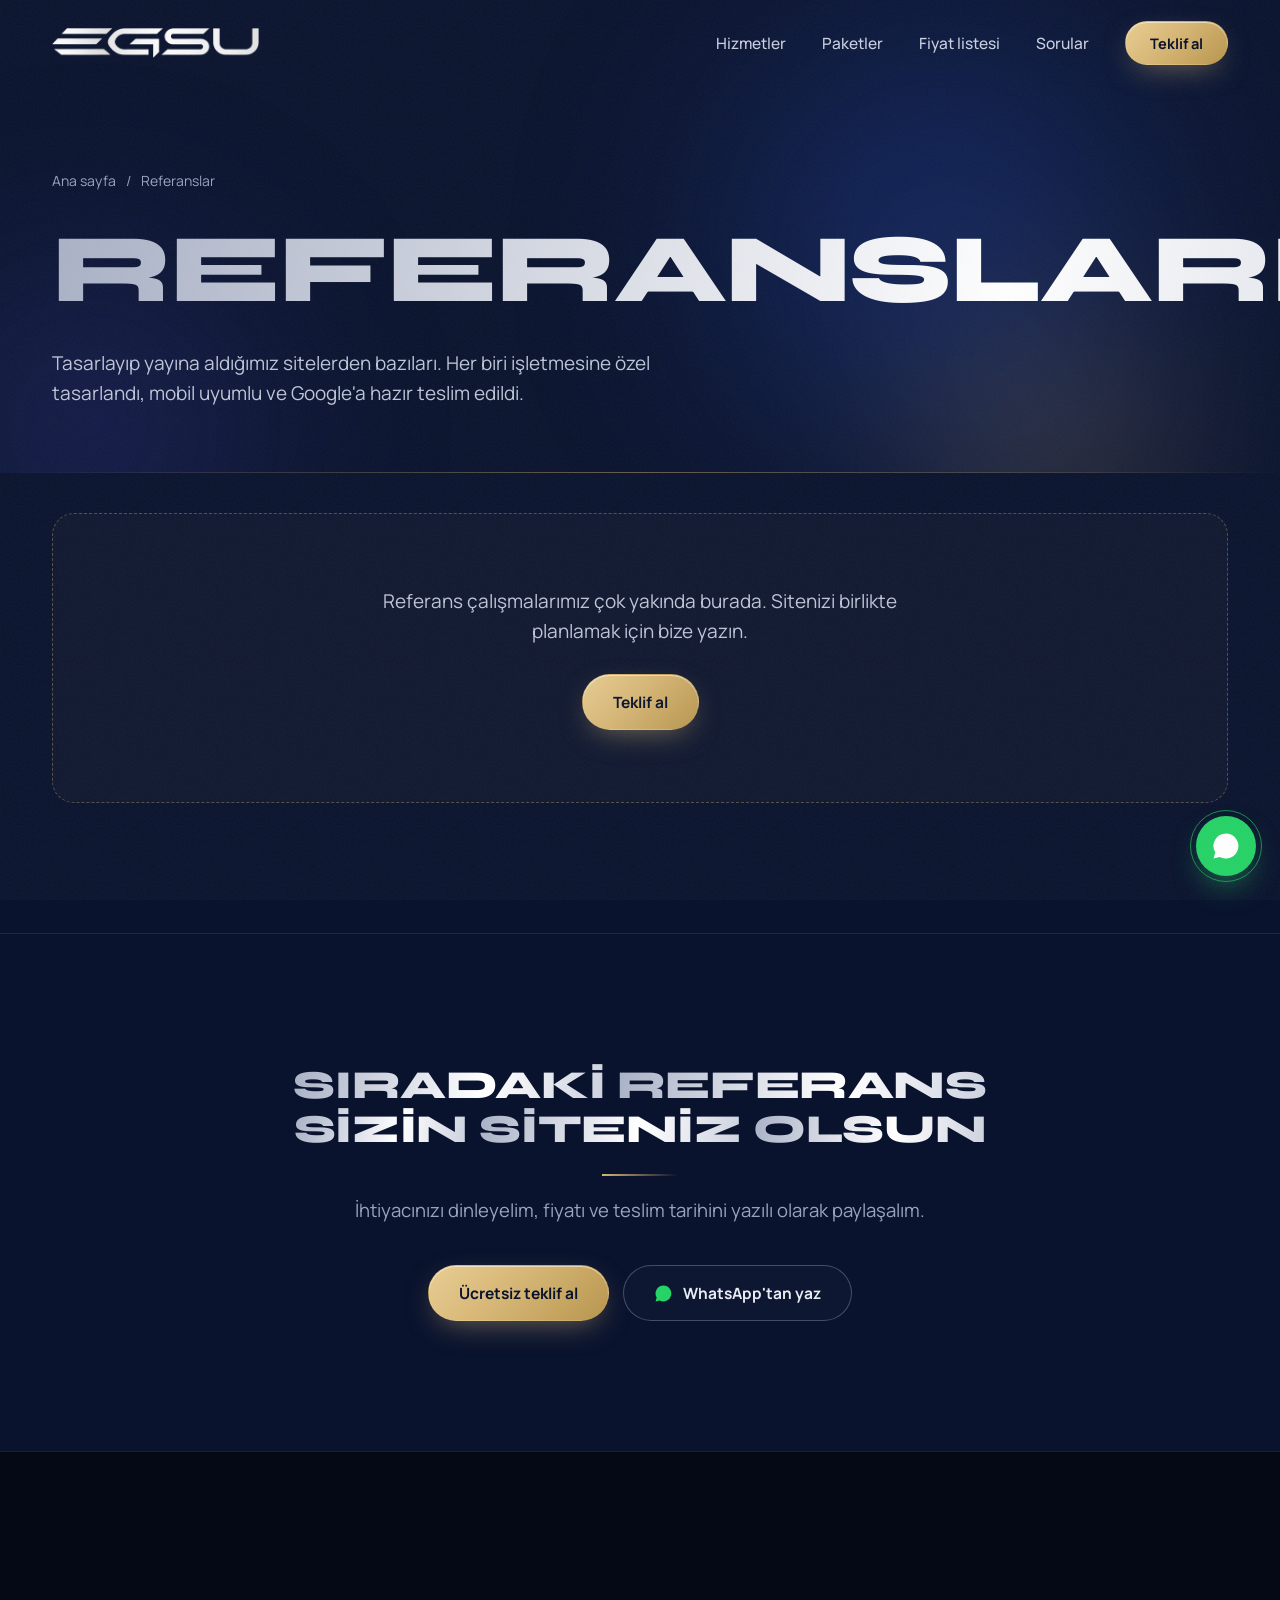
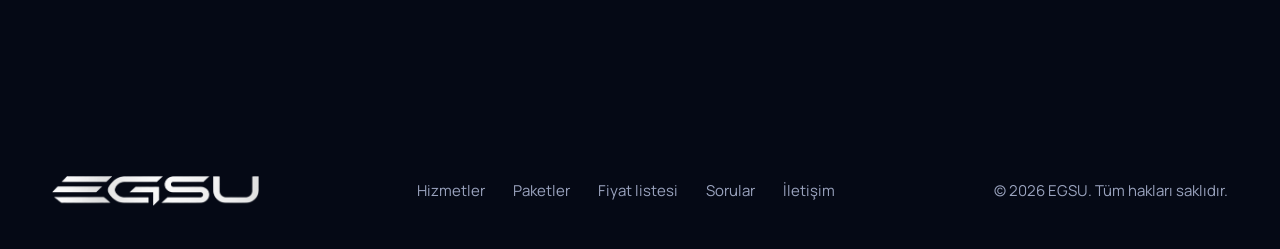
==== referanslar/index.html @ 3145dd3f "Google etiketi (GTM-5QWC6R9S) ve güncel paylaşım görseli Etiket sayfa yüklendikten sonra yükleniyor," ====
<!DOCTYPE html>
<html lang="tr">
<head>
<script>window.dataLayer=window.dataLayer||[];function gtag(){dataLayer.push(arguments)}gtag('js',new Date());(function(){function l(){var s=document.createElement('script');s.async=true;s.src='https://www.googletagmanager.com/gtm.js?id=GTM-5QWC6R9S';document.head.appendChild(s)}if(document.readyState==='complete')setTimeout(l,1);else addEventListener('load',function(){setTimeout(l,1)})})()</script>
<meta charset="UTF-8">
<script>(function(h){h.classList.add('js');if(window.matchMedia&&matchMedia('(prefers-reduced-motion: reduce)').matches)h.classList.add('rm');try{if(true)h.classList.add('nopre');sessionStorage.setItem('egsu-pre','1')}catch(e){h.classList.add('nopre')}})(document.documentElement)</script>
<meta name="viewport" content="width=device-width, initial-scale=1">
<title>Referanslar | EGSU Web Tasarım</title>
<meta name="description" content="EGSU'nun tasarlayıp yayına aldığı kurumsal web siteleri ve e-ticaret projeleri. Referans çalışmalarımızı inceleyin.">
<meta name="robots" content="index, follow, max-image-preview:large, max-snippet:-1, max-video-preview:-1">
<link rel="canonical" href="https://egsudijital.com/referanslar/">
<link rel="alternate" hreflang="tr-TR" href="https://egsudijital.com/referanslar/">
<link rel="alternate" hreflang="x-default" href="https://egsudijital.com/referanslar/">
<meta name="author" content="EGSU">
<meta name="theme-color" content="#0A132E">
<meta name="format-detection" content="telephone=no">
<meta property="og:type" content="website">
<meta property="og:locale" content="tr_TR">
<meta property="og:site_name" content="EGSU">
<meta property="og:url" content="https://egsudijital.com/referanslar/">
<meta property="og:title" content="Referanslar | EGSU Web Tasarım">
<meta property="og:description" content="EGSU'nun tasarlayıp yayına aldığı kurumsal web siteleri ve e-ticaret projeleri. Referans çalışmalarımızı inceleyin.">
<meta property="og:image" content="https://egsudijital.com/og-image.jpg?v=6">
<meta property="og:image:secure_url" content="https://egsudijital.com/og-image.jpg?v=6">
<meta property="og:image:type" content="image/jpeg">
<meta property="og:image:width" content="1200">
<meta property="og:image:height" content="630">
<meta property="og:image:alt" content="EGSU ana sayfası: kurumsal web sitesi tasarımı">
<meta name="twitter:card" content="summary_large_image">
<meta name="twitter:image" content="https://egsudijital.com/og-image.jpg?v=6">
<meta name="twitter:title" content="Referanslar | EGSU Web Tasarım">
<meta name="twitter:description" content="EGSU'nun tasarlayıp yayına aldığı kurumsal web siteleri ve e-ticaret projeleri. Referans çalışmalarımızı inceleyin.">
<link rel="icon" href="/favicon.ico" sizes="any">
<link rel="icon" type="image/png" sizes="48x48" href="/favicon-48.png">
<link rel="icon" type="image/png" sizes="512x512" href="/favicon-512.png">
<link rel="apple-touch-icon" href="/apple-touch-icon.png">
<link rel="preconnect" href="https://fonts.googleapis.com">
<link rel="preconnect" href="https://fonts.gstatic.com" crossorigin>
<link rel="preload" as="style" href="https://fonts.googleapis.com/css2?family=Syne:wght@600;700;800&family=Manrope:wght@400;500;600;700&display=swap">
<script>(function(){var l=document.createElement('link');l.rel='stylesheet';l.href='https://fonts.googleapis.com/css2?family=Syne:wght@600;700;800&family=Manrope:wght@400;500;600;700&display=swap';document.head.appendChild(l)})();</script>
<noscript><link rel="stylesheet" href="https://fonts.googleapis.com/css2?family=Syne:wght@600;700;800&family=Manrope:wght@400;500;600;700&display=swap"></noscript>
<script type="application/ld+json">
{"@context":"https://schema.org","@graph":[{"@type":"CollectionPage","@id":"https://egsudijital.com/referanslar/#sayfa","url":"https://egsudijital.com/referanslar/","name":"Referanslar | EGSU Web Tasarım","description":"EGSU'nun tasarlayıp yayına aldığı kurumsal web siteleri ve e-ticaret projeleri. Referans çalışmalarımızı inceleyin.","inLanguage":"tr-TR","isPartOf":{"@id":"https://egsudijital.com/#site"},"about":{"@id":"https://egsudijital.com/#isletme"},"dateModified":"2026-11-28","breadcrumb":{"@type":"BreadcrumbList","itemListElement":[{"@type":"ListItem","position":1,"name":"Ana sayfa","item":"https://egsudijital.com/"},{"@type":"ListItem","position":2,"name":"Referanslar","item":"https://egsudijital.com/referanslar/"}]},"mainEntity":{"@type":"ItemList","numberOfItems":0,"itemListElement":[]}},{"@type":"WebSite","@id":"https://egsudijital.com/#site","url":"https://egsudijital.com/","name":"EGSU","inLanguage":"tr-TR"},{"@type":["ProfessionalService","LocalBusiness"],"@id":"https://egsudijital.com/#isletme","name":"EGSU","url":"https://egsudijital.com/","telephone":"+90-507-246-17-06","email":"info@egsudijital.com"}]}
</script>
<style>
@property --a{syntax:'<angle>';inherits:false;initial-value:0deg}
:root{--abyss:#050915;--navy:#0A132E;--navy2:#101B3D;--navy3:#16234D;--plat:#E9ECF3;--mute:#9AA3BE;--gold:#D6B676;--gold2:#F3E2B8;--goldD:#7E5F25;--light:#F3F4F8;--ltext:#0A132E;--lmute:#4D5675;--line:rgba(233,236,243,.1);--line2:rgba(214,182,118,.35)}
*{box-sizing:border-box;margin:0;padding:0}
html{-webkit-text-size-adjust:100%;scroll-behavior:smooth}
html.rm{scroll-behavior:auto}
body{font-family:Manrope,system-ui,-apple-system,"Segoe UI",Roboto,Arial,sans-serif;font-size:17px;line-height:1.6;color:var(--plat);background:var(--navy);overflow-x:hidden}
h1,h2,h3{font-family:Syne,"Arial Black",Arial,sans-serif;font-weight:700;line-height:1.04;letter-spacing:-.01em}
h1,h2{text-transform:uppercase;overflow-wrap:break-word;hyphens:manual}
a{color:inherit}
img{max-width:100%}
:focus-visible{outline:2px solid var(--gold);outline-offset:4px;border-radius:6px}
.sr-only{position:absolute;width:1px;height:1px;padding:0;margin:-1px;overflow:hidden;clip:rect(0,0,0,0);white-space:nowrap;border:0}
.skip{position:absolute;left:12px;top:-60px;background:var(--gold);color:var(--navy);padding:10px 16px;border-radius:10px;font-weight:700;z-index:200}
.skip:focus{top:12px}
.wrap{max-width:1240px;margin:0 auto;padding:0 32px}

#pre{position:fixed;inset:0;z-index:300;display:none;place-items:center;pointer-events:none}
.js:not(.rm) #pre{display:grid}
#pre .cols{position:absolute;inset:0;display:grid;grid-template-columns:repeat(6,1fr)}
#pre .cols i{display:block;background:var(--abyss);transform-origin:top;transition:transform .9s cubic-bezier(.77,0,.18,1)}
#pre .cols i:nth-child(1){transition-delay:.05s}#pre .cols i:nth-child(2){transition-delay:.11s}#pre .cols i:nth-child(3){transition-delay:.16s}#pre .cols i:nth-child(4){transition-delay:.2s}#pre .cols i:nth-child(5){transition-delay:.23s}#pre .cols i:nth-child(6){transition-delay:.25s}
#pre.done .cols i{transform:translateY(-101%)}
#pre .pl-in{position:relative;display:grid;justify-items:center;gap:22px;transition:opacity .35s ease,transform .5s cubic-bezier(.77,0,.18,1)}
#pre.done .pl-in{opacity:0;transform:translateY(-40px) scale(.96)}
#pre .lg{position:relative;width:min(320px,64vw);clip-path:inset(0 100% 0 0);animation:lgIn .75s .05s cubic-bezier(.77,0,.18,1) forwards}
#pre .lg img{display:block;width:100%;height:auto}
#pre .lg:after{content:"";position:absolute;inset:-10% 0;background:linear-gradient(100deg,transparent 35%,rgba(255,255,255,.85) 50%,transparent 65%);transform:translateX(-130%);animation:sweep .9s .6s ease-in-out forwards;mix-blend-mode:overlay}
#pre .meta{display:flex;align-items:center;gap:14px;font:600 12px/1 Manrope,system-ui,sans-serif;color:var(--mute);letter-spacing:.08em;font-variant-numeric:tabular-nums}
#pre .bar{display:block;width:160px;height:1px;background:var(--line);overflow:hidden}
#pre .bar i{display:block;height:100%;background:linear-gradient(90deg,var(--gold),var(--gold2));transform:scaleX(0);transform-origin:left;animation:fill 1.15s .05s cubic-bezier(.6,0,.2,1) forwards}
@keyframes lgIn{to{clip-path:inset(0 0 0 0)}}
@keyframes sweep{to{transform:translateX(130%)}}
@keyframes fill{to{transform:scaleX(1)}}
.hline{position:absolute;left:0;right:0;height:1px;background:linear-gradient(90deg,transparent,rgba(214,182,118,.45),transparent);transform:scaleX(0);transition:transform 1.6s cubic-bezier(.16,1,.3,1);z-index:-1;pointer-events:none}
.hline.t{top:118px;transition-delay:.35s}.hline.b{bottom:64px;transition-delay:.5s}
.ready .hline,.rm .hline,html:not(.js) .hline{transform:scaleX(1)}
.js:not(.rm) .aurora{opacity:0;transform:scale(.85);transition:opacity 2s ease .2s,transform 2.4s cubic-bezier(.16,1,.3,1) .2s}
.js.ready:not(.rm) .aurora{opacity:.9;transform:none}
.aurora-p{position:absolute;inset:0;z-index:-2;transition:transform 1.2s cubic-bezier(.16,1,.3,1)}
.hero:after{content:"";position:absolute;inset:0;z-index:-1;pointer-events:none;background:radial-gradient(520px circle at var(--gx,70%) var(--gy,30%),rgba(214,182,118,.13),transparent 60%);opacity:0;transition:opacity .6s}
.hero.lit:after{opacity:1}
.js:not(.rm) .stage{opacity:0;transform:translateY(80px) rotateX(22deg) scale(.88);transform-origin:50% 100%;transition:transform 1.6s cubic-bezier(.16,1,.3,1) .55s,opacity .9s ease .55s}
.js.ready:not(.rm) .stage{opacity:1;transform:none}
.js:not(.rm) .chip3d{opacity:0;scale:.6;transition:opacity .5s ease,scale .7s cubic-bezier(.34,1.56,.64,1)}
.js.ready:not(.rm) .chip3d{opacity:1;scale:1}
.js.ready .c1{transition-delay:1.25s}.js.ready .c2{transition-delay:1.4s}.js.ready .c3{transition-delay:1.55s}.js.ready .c4{transition-delay:1.7s}
.hero-x{will-change:transform,opacity}
.sec-h[data-split]:after{content:"";display:block;width:76px;height:2px;margin-top:22px;background:linear-gradient(90deg,var(--gold),rgba(214,182,118,0));transform:scaleX(0);transform-origin:left;transition:transform 1s cubic-bezier(.16,1,.3,1) .45s}
.pk-head .sec-h[data-split]:after{margin-left:auto;margin-right:auto;transform-origin:center}
.js.ready [data-split].in:after,.rm .sec-h:after,html:not(.js) .sec-h:after{transform:scaleX(1)}
.mq span{transform:skewX(var(--sk,0deg));transition:transform .35s cubic-bezier(.16,1,.3,1)}
.btn .rip{position:absolute;border-radius:50%;background:rgba(255,255,255,.45);transform:scale(0);animation:rip .65s cubic-bezier(.16,1,.3,1) forwards;pointer-events:none}
.btn-ghost .rip{background:rgba(214,182,118,.35)}
@keyframes rip{to{transform:scale(1);opacity:0}}
.js:not(.rm) .plist tbody tr{opacity:0;transform:translateY(14px)}
.js.ready:not(.rm) .plist.in tbody tr{opacity:1;transform:none;transition:opacity .6s ease var(--rd,0s),transform .7s cubic-bezier(.16,1,.3,1) var(--rd,0s)}
.js:not(.rm) .card[data-r=right]{transform:translateX(60px)}
.js:not(.rm) .card[data-r=left]{transform:translateX(-60px)}
@media(max-width:640px){.js:not(.rm) .card[data-r=right],.js:not(.rm) .card[data-r=left]{transform:translateY(40px)}}
.js:not(.rm) .f-mark{clip-path:inset(0 100% 0 0);transition:clip-path 1.8s cubic-bezier(.77,0,.18,1)}
.js:not(.rm) .f-mark.in{clip-path:inset(0 0 0 0)}

#prog{position:fixed;top:0;left:0;right:0;height:2px;background:linear-gradient(90deg,var(--goldD),var(--gold),var(--gold2));transform:scaleX(0);transform-origin:left;z-index:120}
header.hdr{position:fixed;top:0;left:0;right:0;z-index:100;transition:background .4s,border-color .4s,backdrop-filter .4s;border-bottom:1px solid transparent}
header.hdr.scrolled{background:rgba(5,9,21,.86);backdrop-filter:blur(16px) saturate(140%);-webkit-backdrop-filter:blur(16px) saturate(140%);border-bottom-color:var(--line)}
nav.bar{display:flex;align-items:center;justify-content:space-between;height:86px}
.logo{display:flex;align-items:center;text-decoration:none}
.logo img{display:block;height:30px;width:auto}
.links{display:flex;gap:36px;align-items:center;font-weight:500;font-size:15.5px}
.links a{text-decoration:none;color:#C9CFDF;position:relative;padding:6px 0}
.links a:not(.btn):after{content:"";position:absolute;left:0;right:0;bottom:0;height:1px;background:var(--gold);transform:scaleX(0);transform-origin:right;transition:transform .4s cubic-bezier(.2,.8,.2,1)}
.links a:not(.btn):hover{color:#fff}
.links a.btn-gold{color:#0A132E}
.links a:not(.btn):hover:after{transform:scaleX(1);transform-origin:left}
.burger{display:none;background:none;border:1px solid var(--line2);color:var(--plat);border-radius:999px;padding:9px 18px;font:600 14px Manrope,system-ui,sans-serif;cursor:pointer;min-height:44px}

.btn{position:relative;display:inline-flex;align-items:center;justify-content:center;gap:10px;font:700 15.5px Manrope,system-ui,sans-serif;border-radius:999px;padding:16px 30px;text-decoration:none;cursor:pointer;min-height:50px;border:1px solid transparent;overflow:hidden;transition:transform .3s cubic-bezier(.2,.8,.2,1),box-shadow .3s,background .3s,color .3s;will-change:transform}
.btn-gold{background:linear-gradient(135deg,#E8CD92 0%,#D6B676 45%,#B8964F 100%);color:#0A132E;box-shadow:0 10px 30px -10px rgba(214,182,118,.55),inset 0 1px 0 rgba(255,255,255,.5)}
.btn-gold:before{content:"";position:absolute;top:0;bottom:0;width:60%;left:-80%;background:linear-gradient(100deg,transparent,rgba(255,255,255,.65),transparent);transform:skewX(-20deg);transition:left .7s cubic-bezier(.2,.8,.2,1)}
.btn-gold:hover:before{left:130%}
.btn-gold:hover{box-shadow:0 18px 40px -12px rgba(214,182,118,.7),inset 0 1px 0 rgba(255,255,255,.5)}
.btn-ghost{border-color:rgba(233,236,243,.25);color:var(--plat);background:rgba(255,255,255,.02)}
.btn-ghost:hover{border-color:var(--gold);color:var(--gold2);background:rgba(214,182,118,.06)}
.btn-sm,.links a.btn-sm{padding:11px 24px;min-height:44px;font-size:14.5px}
.btn-wa svg{width:19px;height:19px;fill:#25D366}

.hero{position:relative;min-height:100vh;min-height:100svh;display:flex;align-items:center;padding:150px 0 90px;overflow:hidden;isolation:isolate}
.aurora{position:absolute;inset:-20%;z-index:-2;filter:blur(90px);opacity:.9}
.aurora i{position:absolute;border-radius:50%;will-change:transform}
.aurora i:nth-child(1){width:52vw;height:52vw;left:48%;top:0;background:radial-gradient(circle,#1E3F9E 0%,transparent 65%);animation:drift1 22s ease-in-out infinite alternate}
.aurora i:nth-child(2){width:40vw;height:40vw;left:5%;top:40%;background:radial-gradient(circle,#2A2F7E 0%,transparent 65%);animation:drift2 26s ease-in-out infinite alternate}
.aurora i:nth-child(3){width:30vw;height:30vw;left:62%;top:52%;background:radial-gradient(circle,rgba(214,182,118,.55) 0%,transparent 65%);animation:drift3 18s ease-in-out infinite alternate}
@keyframes drift1{to{transform:translate(-14vw,10vh) scale(1.15)}}
@keyframes drift2{to{transform:translate(16vw,-12vh) scale(.9)}}
@keyframes drift3{to{transform:translate(-20vw,-16vh) scale(1.2)}}
.gridbg{position:absolute;inset:0;z-index:-1;background-image:linear-gradient(rgba(233,236,243,.05) 1px,transparent 1px),linear-gradient(90deg,rgba(233,236,243,.05) 1px,transparent 1px);background-size:72px 72px;-webkit-mask-image:radial-gradient(ellipse 70% 60% at 50% 40%,#000 20%,transparent 75%);mask-image:radial-gradient(ellipse 70% 60% at 50% 40%,#000 20%,transparent 75%)}
.grain{position:fixed;inset:0;z-index:90;pointer-events:none;opacity:.06;background-image:url("data:image/svg+xml,%3Csvg xmlns='http://www.w3.org/2000/svg' width='160' height='160'%3E%3Cfilter id='n'%3E%3CfeTurbulence type='fractalNoise' baseFrequency='.9' numOctaves='3' stitchTiles='stitch'/%3E%3C/filter%3E%3Crect width='100%25' height='100%25' filter='url(%23n)'/%3E%3C/svg%3E")}
.hero .wrap{display:grid;grid-template-columns:1.05fr .95fr;gap:60px;align-items:center;width:100%}
.hero .wrap>*{min-width:0}
.pill{display:inline-flex;align-items:center;gap:10px;padding:8px 16px 8px 12px;border:1px solid var(--line2);border-radius:999px;background:rgba(214,182,118,.06);color:var(--gold2);font-size:14px;font-weight:600;margin-bottom:30px}
.pill b{width:8px;height:8px;border-radius:50%;background:var(--gold);box-shadow:0 0 0 0 rgba(214,182,118,.6);animation:pulse 2.2s infinite}
@keyframes pulse{70%{box-shadow:0 0 0 10px rgba(214,182,118,0)}100%{box-shadow:0 0 0 0 rgba(214,182,118,0)}}
.hero h1{font-size:clamp(26px,3.55vw,54px);font-weight:800;line-height:1.08;letter-spacing:-.015em}
.metal,.metal .w>span{background:linear-gradient(100deg,#A9B1C6 0%,#FFFFFF 28%,#C6CCDA 48%,#FFFFFF 66%,#98A1B8 100%);background-size:220% 100%;-webkit-background-clip:text;background-clip:text;color:transparent;animation:sheen 7s linear infinite}
.metal.split-done{background:none;animation:none;color:inherit}
@keyframes sheen{to{background-position:-220% 0}}
.hero .lead{margin:28px 0 40px;font-size:19px;color:#BFC6D8;max-width:31em}
.hero .cta{display:flex;gap:14px;flex-wrap:wrap}

.stage{perspective:1400px;position:relative}
.tilt{transform:rotateY(-14deg) rotateX(7deg);transform-style:preserve-3d;transition:transform .6s cubic-bezier(.2,.8,.2,1);will-change:transform}
.browser{border-radius:18px;padding:1px;background:linear-gradient(140deg,rgba(243,226,184,.7),rgba(233,236,243,.08) 35%,rgba(233,236,243,.05) 65%,rgba(214,182,118,.5));box-shadow:0 60px 120px -30px rgba(0,0,0,.7),0 0 80px -20px rgba(214,182,118,.25)}
.browser-in{border-radius:17px;overflow:hidden;background:#0E1736}
.chrome{display:flex;align-items:center;gap:12px;padding:12px 14px;background:rgba(5,9,21,.6);border-bottom:1px solid var(--line)}
.chrome .d{display:flex;gap:6px}.chrome .d b{width:10px;height:10px;border-radius:50%;background:#2A3560}
.addr{flex:1;display:flex;align-items:center;gap:4px;background:rgba(255,255,255,.06);border:1px solid rgba(214,182,118,.3);border-radius:9px;padding:0 12px;min-height:40px;transition:border-color .3s,box-shadow .3s}
.addr:focus-within{border-color:var(--gold);box-shadow:0 0 0 4px rgba(214,182,118,.15)}
.addr svg{flex:none;width:14px;height:14px;stroke:#6FD39A;fill:none;stroke-width:2.6;margin-right:4px}
.addr span{color:var(--mute);font-size:14.5px}
.addr input{flex:1;min-width:40px;background:transparent;border:0;outline:none;color:#fff;font:700 15px Manrope,system-ui,sans-serif;padding:10px 0}
.addr input::placeholder{color:#8C95B3}
.page{position:relative;background:#F6F7FB;color:#0A132E;padding:22px 24px 26px;min-height:330px}
.p-nav{display:flex;justify-content:space-between;align-items:center;margin-bottom:26px}
.p-logo{display:flex;align-items:center;gap:8px;font:700 14px Syne,"Arial Black",sans-serif}
.p-logo span{width:24px;height:24px;border-radius:7px;background:linear-gradient(135deg,#0A132E,#1E3F9E);display:grid;place-items:center;color:var(--gold2);font-size:12px}
.p-menu{display:flex;gap:10px}.p-menu b{width:36px;height:7px;border-radius:4px;background:#DFE3EF}
.p-hero{display:grid;grid-template-columns:1.2fr 1fr;gap:18px;align-items:center}
.p-title{font:700 21px/1.15 Syne,"Arial Black",sans-serif;margin-bottom:12px;word-break:break-word}
.p-line{height:8px;border-radius:4px;background:#E3E6F0;margin:7px 0}
.p-cta{display:inline-block;margin-top:14px;background:#0A132E;color:var(--gold2);font-size:12px;font-weight:700;padding:8px 13px;border-radius:999px}
.p-img{aspect-ratio:1;border-radius:14px;background:linear-gradient(150deg,#0A132E,#1E3F9E 60%,#D6B676);position:relative;overflow:hidden}
.p-img:after{content:"";position:absolute;width:46%;height:46%;border:2px solid rgba(243,226,184,.8);border-radius:50%;right:12%;top:14%}
.p-row{display:grid;grid-template-columns:repeat(3,1fr);gap:10px;margin-top:22px}
.p-row div{border:1px solid #E3E6F0;border-radius:10px;padding:10px;background:#fff}
.p-row div b{display:block;width:22px;height:22px;border-radius:6px;background:#EEF0F7;margin-bottom:8px}
.p-wa{position:absolute;right:20px;bottom:20px;width:38px;height:38px;border-radius:50%;background:#25d366;display:grid;place-items:center}
.p-wa svg{width:21px;height:21px;fill:#fff}
.chip3d{position:absolute;display:flex;align-items:center;gap:8px;padding:10px 14px;border-radius:12px;background:rgba(16,27,61,.78);backdrop-filter:blur(10px);-webkit-backdrop-filter:blur(10px);border:1px solid var(--line2);font-size:13.5px;font-weight:700;color:var(--plat);white-space:nowrap;box-shadow:0 20px 40px -15px rgba(0,0,0,.6);transform:translateZ(60px);animation:float 6s ease-in-out infinite}
.chip3d svg{width:16px;height:16px;stroke:var(--gold);fill:none;stroke-width:2.6}
.c1{top:-22px;left:-28px}.c2{top:38%;right:-36px;animation-delay:-1.5s}.c3{bottom:-22px;left:14%;animation-delay:-3s}.c4{bottom:26%;left:-46px;animation-delay:-4.5s}
@keyframes float{50%{translate:0 -10px}}
.hint{margin-top:22px;text-align:center;font-size:14px;color:var(--mute)}

.stats{border-top:1px solid var(--line);border-bottom:1px solid var(--line);background:linear-gradient(180deg,rgba(255,255,255,.015),transparent)}
.stats .wrap{display:grid;grid-template-columns:repeat(4,1fr)}
.stat{padding:34px 28px;border-left:1px solid var(--line)}
.stat:first-child{border-left:0;padding-left:0}
.stat strong{display:block;font:700 clamp(28px,3vw,42px)/1.1 Syne,"Arial Black",sans-serif;color:#fff}
.stat strong em{font-style:normal;color:var(--gold)}
.stat>span{color:var(--mute);font-size:15px}

.marquee{padding:46px 0;overflow:hidden;border-bottom:1px solid var(--line);user-select:none}
.mq{display:flex;width:max-content;animation:mq 38s linear infinite}
.mq.rev{animation-direction:reverse;animation-duration:46s;margin-top:10px}
.mq span{display:flex;align-items:center;gap:40px;padding-right:40px;font:800 clamp(34px,5vw,72px)/1.1 Syne,"Arial Black",sans-serif;text-transform:uppercase;white-space:nowrap;color:transparent;-webkit-text-stroke:1px rgba(233,236,243,.35)}
.mq.rev span{color:rgba(233,236,243,.08);-webkit-text-stroke:0}
.mq span i{width:14px;height:14px;background:var(--gold);transform:rotate(45deg);flex:none}
.marquee:hover .mq{animation-play-state:paused}
@keyframes mq{to{transform:translateX(-50%)}}

section{padding:130px 0;position:relative}
.sec-h{font-size:clamp(24px,3.1vw,44px);max-width:20em;font-weight:800;line-height:1.1}
.sec-p{color:var(--mute);font-size:18.5px;max-width:36em;margin-top:20px}
.light{background:var(--light);color:var(--ltext)}
.light .sec-p{color:var(--lmute)}

#hizmetler{padding:0}
.pin{position:relative}
.pin-in{min-height:100vh;display:flex;align-items:center;overflow:hidden;padding:120px 0}
.hz{display:flex;gap:28px;padding-left:max(32px,calc((100vw - 1240px)/2 + 32px));will-change:transform}
.hz-intro{flex:none;width:min(460px,80vw);display:flex;flex-direction:column;justify-content:center;padding-right:30px}
.hz-intro .sec-h{font-size:clamp(24px,2.7vw,38px)}
.hz-hint{display:flex;align-items:center;gap:12px;margin-top:34px;color:var(--gold2);font-weight:600;font-size:15px}
.hz-hint i{width:60px;height:1px;background:var(--gold);position:relative;overflow:hidden}
.hz-hint i:after{content:"";position:absolute;inset:0;background:#fff;transform:translateX(-100%);animation:slide 2s infinite}
@keyframes slide{to{transform:translateX(100%)}}
.svc{flex:none;width:min(430px,82vw);min-height:460px;border-radius:24px;padding:40px 36px;display:flex;flex-direction:column;text-decoration:none;position:relative;overflow:hidden;background:linear-gradient(160deg,var(--navy3),var(--navy2) 60%);border:1px solid var(--line);transition:border-color .4s,transform .5s cubic-bezier(.2,.8,.2,1)}
.svc:hover{border-color:var(--line2);transform:translateY(-8px)}
.spot:before{content:"";position:absolute;inset:0;background:radial-gradient(420px circle at var(--mx,50%) var(--my,-20%),rgba(214,182,118,.16),transparent 60%);opacity:0;transition:opacity .4s;pointer-events:none}
.spot:hover:before{opacity:1}
.svc .ic{width:68px;height:68px;border-radius:18px;display:grid;place-items:center;border:1px solid var(--line2);background:rgba(214,182,118,.07);margin-bottom:auto}
.svc .ic svg{width:32px;height:32px;stroke:var(--gold2);fill:none;stroke-width:1.6;stroke-linecap:round;stroke-linejoin:round}
.svc h3{font-size:30px;margin:60px 0 14px;font-weight:700}
.svc p{color:var(--mute)}
.svc .more{display:inline-flex;align-items:center;gap:10px;margin-top:26px;font-weight:700;color:var(--gold2);font-size:15px}
.svc .more svg{width:18px;height:18px;stroke:currentColor;fill:none;stroke-width:2;transition:transform .3s}
.svc:hover .more svg{transform:translateX(6px)}
.svc .big{position:absolute;right:-10px;bottom:-30px;font:800 160px/1 Syne,"Arial Black",sans-serif;color:rgba(233,236,243,.03);pointer-events:none}

#paketler{background:radial-gradient(ellipse 60% 50% at 50% 0%,rgba(30,63,158,.35),transparent 70%),var(--abyss)}
.pk-head{text-align:center;display:grid;justify-items:center;margin-bottom:70px}
.pk-head .sec-p{margin-left:auto;margin-right:auto}
.plans{display:grid;grid-template-columns:repeat(3,minmax(0,1fr));gap:26px;align-items:stretch}
.plan{position:relative;border-radius:26px;padding:1px;background:linear-gradient(160deg,rgba(233,236,243,.16),rgba(233,236,243,.04) 40%,rgba(233,236,243,.08));}
.plan-in{position:relative;height:100%;border-radius:25px;background:linear-gradient(170deg,#111C40,#0A132E 70%);padding:42px 34px 36px;display:flex;flex-direction:column;overflow:hidden}
.plan.vip{background:conic-gradient(from var(--a),rgba(214,182,118,.15),var(--gold2),var(--gold),rgba(214,182,118,.15) 40%,rgba(214,182,118,.15) 60%,var(--gold) 85%,rgba(214,182,118,.15));animation:spin 6s linear infinite;box-shadow:0 40px 100px -40px rgba(214,182,118,.45)}
@keyframes spin{to{--a:360deg}}
.plan.vip .plan-in{background:linear-gradient(170deg,#16234D,#0B1430 70%)}
.badge{position:absolute;top:22px;right:22px;font-size:12.5px;font-weight:700;padding:6px 12px;border-radius:999px;background:linear-gradient(135deg,#E8CD92,#B8964F);color:#0A132E}
.badge.soft{background:rgba(214,182,118,.12);color:var(--gold2);border:1px solid var(--line2)}
.plan h3{font-size:26px;font-weight:700}
.plan .for{color:var(--mute);margin:10px 0 28px;font-size:15.5px;min-height:50px}
.amount{display:flex;align-items:baseline;gap:8px;font-variant-numeric:tabular-nums;font:800 clamp(34px,3.2vw,52px)/1 Syne,"Arial Black",sans-serif;letter-spacing:-.02em;color:#fff}
.amount .num{display:inline-block;min-width:5.6ch;text-align:left}
.amount span+span{font:700 22px Manrope,system-ui,sans-serif;color:var(--gold)}
.vat{font-size:14px;color:var(--mute);margin:10px 0 26px}
.divider{height:1px;background:linear-gradient(90deg,var(--line2),transparent);margin-bottom:22px}
.plan h4{font-size:14px;font-weight:700;color:var(--gold2);margin-bottom:12px}
.feat{list-style:none;margin-bottom:32px;flex:1}
.feat li{position:relative;padding:7px 0 7px 30px;font-size:15.5px;color:#D3D8E6}
.feat li:before{content:"";position:absolute;left:0;top:11px;width:18px;height:18px;border-radius:50%;border:1px solid var(--line2);background:rgba(214,182,118,.1) url("data:image/svg+xml,%3Csvg xmlns='http://www.w3.org/2000/svg' viewBox='0 0 24 24' fill='none' stroke='%23F3E2B8' stroke-width='3.2' stroke-linecap='round' stroke-linejoin='round'%3E%3Cpolyline points='20 6 9 17 4 12'/%3E%3C/svg%3E") center/10px no-repeat}
.feat li.plus{color:#fff;font-weight:600}
.feat li.plus:before{background-color:var(--gold);background-image:url("data:image/svg+xml,%3Csvg xmlns='http://www.w3.org/2000/svg' viewBox='0 0 24 24' fill='none' stroke='%230A132E' stroke-width='3.6' stroke-linecap='round'%3E%3Cpath d='M12 5v14M5 12h14'/%3E%3C/svg%3E");border-color:var(--gold)}
.inc{font-weight:700;color:#fff;font-size:15px;margin-bottom:8px}
.plan .acts{display:grid;gap:10px}
.assure{display:flex;justify-content:center;gap:40px;flex-wrap:wrap;margin-top:56px;color:var(--mute);font-size:15px}
.assure span{display:flex;align-items:center;gap:10px}
.assure svg{width:20px;height:20px;stroke:var(--gold);fill:none;stroke-width:1.8}

.chips{display:flex;gap:10px;flex-wrap:wrap;margin:40px 0 26px}
.chip{border:1px solid #C9CEDD;background:#fff;border-radius:999px;padding:9px 18px;font:600 15px Manrope,system-ui,sans-serif;cursor:pointer;color:var(--ltext);min-height:44px;transition:all .25s}
.chip:hover{border-color:var(--ltext)}
.chip[aria-pressed=true]{background:var(--ltext);color:#fff;border-color:var(--ltext)}
.plist{width:100%;border-collapse:collapse;background:#fff;border-radius:22px;overflow:hidden;box-shadow:0 30px 70px -40px rgba(10,19,46,.35);border:1px solid #E1E4EE}
.plist tr{display:grid;grid-template-columns:1.3fr 1fr 1.5fr;gap:24px;align-items:center;padding:17px 30px;border-top:1px solid #EDEFF5;transition:background .25s}
.plist tbody tr:hover{background:#F8F9FC}
.plist thead tr{background:var(--ltext);color:#C7CDE0;font-size:14px;padding:14px 30px;border-top:0}
.plist th{font-weight:600;text-align:left}
.plist tbody th{font-weight:700;color:var(--ltext);font-size:16.5px}
.plist .pc{font:700 16px Syne,"Arial Black",sans-serif;color:var(--ltext)}
.plist tr[hidden]{display:none}
.days{display:flex;align-items:center;gap:14px}
.track{flex:1;height:8px;border-radius:4px;background:#ECEEF5;position:relative;overflow:hidden}
.track b{position:absolute;top:0;bottom:0;border-radius:4px;background:linear-gradient(90deg,#1E3F9E,var(--gold));transform-origin:left;transition:transform 1.2s cubic-bezier(.2,.8,.2,1)}
.js:not(.rm) .plist:not(.in) .track b{transform:scaleX(0)}
.days span{font-size:14px;color:var(--lmute);min-width:96px;text-align:right}

.duo{display:grid;grid-template-columns:1fr 1fr;gap:80px;margin-top:70px}
.duo h3{font-size:22px;margin-bottom:26px;color:var(--gold2)}
.pts{list-style:none}
.pts li{position:relative;padding:22px 0;display:grid;grid-template-columns:44px 1fr;gap:16px}
.pts li:before{content:"";position:absolute;left:0;right:0;top:0;height:1px;background:linear-gradient(90deg,var(--line2),var(--line));transform-origin:left;transition:transform 1s cubic-bezier(.2,.8,.2,1)}
.js:not(.rm) .pts li:not(.in):before{transform:scaleX(0)}
.pts .ic{width:44px;height:44px;border-radius:12px;border:1px solid var(--line2);display:grid;place-items:center}
.pts .ic svg{width:20px;height:20px;stroke:var(--gold);fill:none;stroke-width:1.8;stroke-linecap:round;stroke-linejoin:round}
.pts strong{font-size:18px;display:block;color:#fff;margin-bottom:2px}
.pts span{color:var(--mute)}

#surec{background:var(--abyss);overflow:hidden}
.tlw{position:relative;margin:80px auto 0;max-width:1000px}
.tl{list-style:none}
.tl-line{position:absolute;left:50%;top:0;bottom:0;width:1px;background:var(--line);transform:translateX(-50%)}
.tl-line i{position:absolute;inset:0;background:linear-gradient(180deg,var(--gold2),var(--gold),var(--goldD));transform-origin:top;transform:scaleY(0)}
.rm .tl-line i,html:not(.js) .tl-line i{transform:scaleY(1)}
.tl li{position:relative;display:grid;grid-template-columns:1fr 1fr;gap:100px;padding:34px 0}
.tl .card{grid-column:1;text-align:right;padding:32px 34px;border-radius:20px;background:linear-gradient(160deg,var(--navy2),var(--navy));border:1px solid var(--line);transition:border-color .5s}
.tl li:nth-child(even) .card{grid-column:2;text-align:left}
.tl li.on .card{border-color:var(--line2)}
.tl .n{position:absolute;left:50%;top:50%;width:58px;height:58px;margin:-29px 0 0 -29px;border-radius:50%;display:grid;place-items:center;background:var(--abyss);border:1px solid var(--line);font:700 19px Syne,"Arial Black",sans-serif;color:var(--mute);transition:all .5s;z-index:2}
.tl li.on .n{background:linear-gradient(135deg,#E8CD92,#B8964F);color:#0A132E;border-color:var(--gold);box-shadow:0 0 0 8px rgba(214,182,118,.1),0 0 40px rgba(214,182,118,.4)}
.tl h3{font-size:22px;margin-bottom:10px}
.tl p{color:var(--mute)}

.faq{margin-top:60px;max-width:900px}
details{border-bottom:1px solid #D9DDE8}
details:first-child{border-top:1px solid #D9DDE8}
summary{list-style:none;cursor:pointer;padding:26px 60px 26px 0;position:relative;transition:color .25s}
summary::-webkit-details-marker{display:none}
summary h3{font:700 19px/1.4 Manrope,system-ui,sans-serif;letter-spacing:0;text-transform:none;display:inline}
summary:hover{color:var(--goldD)}
summary:after{content:"";position:absolute;right:4px;top:50%;width:40px;height:40px;margin-top:-20px;border-radius:50%;border:1px solid #C9CEDD;background:url("data:image/svg+xml,%3Csvg xmlns='http://www.w3.org/2000/svg' viewBox='0 0 24 24' fill='none' stroke='%230A132E' stroke-width='2' stroke-linecap='round'%3E%3Cpath d='M12 5v14M5 12h14'/%3E%3C/svg%3E") center/18px no-repeat;transition:transform .4s cubic-bezier(.2,.8,.2,1),background-color .3s}
details[open] summary:after{transform:rotate(135deg);background-color:var(--gold)}
details .ans{overflow:hidden}
details p{padding:0 60px 28px 0;color:var(--lmute);max-width:46em}

#kisaca{background:var(--navy);padding:120px 0}
#kisaca .intro{font-size:clamp(20px,1.9vw,26px);line-height:1.5;max-width:40em;margin-top:24px;color:#D3D8E6}
.facts{display:grid;grid-template-columns:repeat(4,1fr);gap:18px;margin-top:56px}
.facts div{padding:28px 26px;border-radius:20px;border:1px solid var(--line);background:linear-gradient(160deg,rgba(255,255,255,.04),rgba(255,255,255,.01));position:relative;overflow:hidden}
.facts dt{font-size:14px;color:var(--gold);font-weight:700;margin-bottom:8px}
.facts dd{font-weight:600;font-size:17px;color:#fff}

#iletisim{background:radial-gradient(ellipse 70% 60% at 80% 20%,rgba(214,182,118,.16),transparent 60%),radial-gradient(ellipse 60% 60% at 10% 90%,rgba(30,63,158,.4),transparent 60%),var(--abyss);overflow:hidden}
.mega{font:800 clamp(28px,5vw,76px)/1.05 Syne,"Arial Black",sans-serif;text-transform:uppercase;letter-spacing:-.015em;margin-bottom:64px}
.mega .metal{display:block}
.ct{display:grid;grid-template-columns:.85fr 1.15fr;gap:70px;align-items:start}
.ct .sec-p{margin-top:0}
.lines{margin-top:40px;font-style:normal}
.lines div{padding:18px 0;border-top:1px solid var(--line);display:flex;justify-content:space-between;gap:16px}
.lines dt{color:var(--mute)}
.lines dd{font-weight:700;color:#fff}
.lines a{text-decoration:none}
.lines a:hover{color:var(--gold2)}
form.quote{border-radius:26px;padding:1px;background:linear-gradient(150deg,var(--line2),rgba(233,236,243,.06) 40%,rgba(214,182,118,.25))}
.q-in{border-radius:25px;padding:40px;background:rgba(16,27,61,.85);backdrop-filter:blur(14px);-webkit-backdrop-filter:blur(14px);display:grid;grid-template-columns:1fr 1fr;gap:20px}
.full{grid-column:1/-1}
label{display:block;font-weight:600;font-size:14.5px;margin-bottom:8px;color:#C9CFDF}
label em{font-style:normal;color:var(--mute);font-weight:500}
.quote input,.quote select,.quote textarea{width:100%;font:16px Manrope,system-ui,sans-serif;color:#fff;background:rgba(5,9,21,.55);border:1px solid var(--line);border-radius:14px;padding:14px 16px;outline:none;min-height:52px;transition:border-color .3s,box-shadow .3s}
.quote select option{color:#0A132E}
.quote input::placeholder,.quote textarea::placeholder{color:#7D86A3}
.quote input:focus,.quote select:focus,.quote textarea:focus{border-color:var(--gold);box-shadow:0 0 0 4px rgba(214,182,118,.12)}
.quote [aria-invalid=true]{border-color:#E36A6A}
.quote textarea{min-height:130px;resize:vertical}
.msg{grid-column:1/-1;border-radius:14px;padding:14px 16px;font-weight:600;display:none}
.msg.err{display:block;background:rgba(227,106,106,.12);color:#FFB3B3;border:1px solid rgba(227,106,106,.4)}
.msg.ok{display:block;background:rgba(111,211,154,.1);color:#A9EBC4;border:1px solid rgba(111,211,154,.35)}

footer{background:var(--abyss);color:var(--mute);padding:90px 0 40px;font-size:15px;border-top:1px solid var(--line);position:relative;overflow:hidden}
.f-mark{display:block;width:100%;height:auto;opacity:.05;margin-bottom:60px}
.ft{display:flex;justify-content:space-between;align-items:center;gap:24px;flex-wrap:wrap}
.ft nav{display:flex;gap:28px;flex-wrap:wrap}
.ft nav a{text-decoration:none;padding:6px 0}
.ft nav a:hover{color:var(--gold2)}

.float-wa{position:fixed;right:24px;bottom:24px;width:60px;height:60px;border-radius:50%;background:#25D366;display:grid;place-items:center;box-shadow:0 14px 30px -8px rgba(37,211,102,.55);z-index:80}
.float-wa:before{content:"";position:absolute;inset:-6px;border-radius:50%;border:1px solid rgba(37,211,102,.6);animation:ring 2.4s infinite}
@keyframes ring{from{transform:scale(.85);opacity:1}to{transform:scale(1.35);opacity:0}}
.float-wa svg{width:30px;height:30px;fill:#fff}


.js:not(.rm) [data-r]{opacity:0;transform:translateY(46px);filter:blur(8px);transition:opacity 1.1s cubic-bezier(.2,.8,.2,1),transform 1.1s cubic-bezier(.2,.8,.2,1),filter 1.1s;transition-delay:var(--d,0s)}
.js:not(.rm) [data-r=scale]{transform:scale(.92) translateY(30px)}
.js:not(.rm) [data-r=left]{transform:translateX(-60px)}
.js:not(.rm) [data-r=clip]{transform:none;filter:none;clip-path:inset(0 0 100% 0);transition:clip-path 1.2s cubic-bezier(.77,0,.18,1),opacity .3s;transition-delay:var(--d,0s)}
.js.ready:not(.rm) [data-r].in{opacity:1;transform:none;filter:none}
.js.ready:not(.rm) [data-r=clip].in{clip-path:inset(0 0 0 0)}
.w{display:inline-block;overflow:hidden;vertical-align:top;padding:.22em .04em .24em;margin:-.22em -.04em -.24em}
.w>span{display:inline-block}
.js:not(.rm) [data-split] .w>span{transform:translateY(110%) rotate(4deg);transition:transform 1.1s cubic-bezier(.2,.8,.2,1)}
.js.ready:not(.rm) [data-split].in .w>span{transform:none}

@media (prefers-reduced-motion:reduce){*{animation:none!important;transition:none!important}}
@media(max-width:1100px){.plans{grid-template-columns:minmax(0,1fr);max-width:560px;margin:0 auto}}
@media(max-width:1000px){
  .hero .wrap,.ct,.duo{grid-template-columns:1fr;gap:64px}
  .plans{grid-template-columns:minmax(0,1fr);max-width:560px;margin:0 auto}
  .stats .wrap{grid-template-columns:1fr 1fr}
  .stat:nth-child(3){border-left:0;padding-left:0}
  .stat{border-top:1px solid var(--line)}
  .stat:nth-child(-n+2){border-top:0}
  .facts{grid-template-columns:1fr 1fr}
  .links{display:none;position:absolute;top:86px;left:0;right:0;background:rgba(5,9,21,.96);backdrop-filter:blur(16px);flex-direction:column;align-items:flex-start;padding:28px 32px;gap:20px;border-bottom:1px solid var(--line)}
  .links.show{display:flex}
  .burger{display:block}
  .pin-in{min-height:0;padding:110px 0 60px;overflow:visible}
  .hz{flex-direction:column;padding:0 32px;transform:none!important}
  .hz-intro,.svc{width:100%}
  .svc{min-height:0}
  .svc h3{margin-top:40px}
  .hz-hint{display:none}
  .tl-line{left:29px}
  .tl li{grid-template-columns:1fr;padding:18px 0 18px 84px}
  .tl .card,.tl li:nth-child(even) .card{grid-column:1;text-align:left}
  .tl .n{left:29px}
  .c1{left:-6px}.c2{right:-6px}.c4{left:-6px}
}
@media(max-width:640px){
  section{padding:90px 0}
  .wrap{padding:0 20px}
  .hz{padding:0 20px}
  .hero{padding:120px 0 70px}
  .tilt{transform:none}
  .stat{padding:24px 14px}
  .stat:nth-child(odd){padding-left:0}
  .plan-in{padding:34px 24px}
  .plist tr{grid-template-columns:1fr auto;gap:8px 16px;padding:16px 20px}
  .plist .days{grid-column:1/-1}
  .plist thead{display:none}
  .facts{grid-template-columns:1fr}
  .q-in{grid-template-columns:1fr;padding:26px}
  .p-hero{grid-template-columns:1fr}
  .p-img{display:none}
  .chip3d{font-size:12px;padding:8px 11px}
  .addr span{display:none}
  .tl li{padding-left:74px}
  .mega{margin-bottom:50px}
}
.nopre #pre{display:none!important}
.js:not(.rm) .hero h1 .w{overflow:visible}
.js:not(.rm) .hero h1 .w>span{transform:translateY(.4em);filter:blur(12px);opacity:.3;transition:transform 1.1s cubic-bezier(.2,.8,.2,1),filter 1s ease,opacity .9s ease}
.js.ready:not(.rm) .hero h1.in .w>span{transform:none;filter:none;opacity:1}
.js:not(.rm) .hero .wrap>div:first-child [data-r]{opacity:.2}
.js.ready:not(.rm) .hero .wrap>div:first-child [data-r].in{opacity:1}
.links a[aria-current=page]{color:var(--gold2)}
.rf-hero{position:relative;padding:170px 0 64px;overflow:hidden;isolation:isolate}
.rf-hero .hline.b{bottom:0}
.js.ready:not(.rm) .rf-hero .aurora{opacity:.55}
.crumb{display:flex;align-items:center;gap:10px;font-size:14px;color:var(--mute);margin-bottom:30px}
.crumb a{text-decoration:none}.crumb a:hover{color:var(--gold2)}
.rf-top{display:flex;align-items:flex-end;justify-content:space-between;gap:24px 48px;flex-wrap:wrap}
.rf-hero h1{font-size:clamp(26px,7.6vw,120px);font-weight:800;line-height:.98;letter-spacing:-.02em}
.rf-count{display:flex;align-items:baseline;gap:12px;color:var(--mute);font-size:15px;padding-bottom:10px}
.rf-count strong{font:800 clamp(40px,4.6vw,68px)/1 Syne,"Arial Black",sans-serif;color:var(--gold2);font-variant-numeric:tabular-nums}
.rf-hero .lead{margin-top:30px;font-size:19px;color:#BFC6D8;max-width:36em}
.rf-chips{margin:38px 0 0}
.rf-chips .chip{background:transparent;color:var(--plat);border-color:rgba(233,236,243,.22)}
.rf-chips .chip:hover{border-color:var(--gold)}
.rf-chips .chip[aria-pressed=true]{background:var(--gold);color:var(--navy);border-color:var(--gold)}
section.rf-list{padding:40px 0 130px}
.rf-grid{list-style:none;display:grid;grid-template-columns:repeat(2,minmax(0,1fr));gap:44px 40px;align-items:start}
.rf-item:nth-child(even){margin-top:90px}
.rf-item[hidden]{display:none}
.rf-card{position:relative;border:1px solid var(--line);border-radius:22px;background:linear-gradient(180deg,rgba(255,255,255,.035),rgba(255,255,255,.01));padding:14px;overflow:hidden;transition:border-color .4s,transform .6s cubic-bezier(.2,.8,.2,1)}
.rf-card:hover{border-color:var(--line2)}
.rf-frame{position:relative;border-radius:14px;overflow:hidden;background:var(--abyss);border:1px solid var(--line);box-shadow:0 30px 60px -30px rgba(0,0,0,.7)}
.rf-bar{display:flex;align-items:center;gap:6px;padding:10px 14px;background:rgba(255,255,255,.04);border-bottom:1px solid var(--line)}
.rf-bar b{width:9px;height:9px;border-radius:50%;background:rgba(233,236,243,.18)}
.rf-bar span{margin-left:10px;font-size:12px;color:var(--mute);background:rgba(255,255,255,.05);padding:3px 12px;border-radius:999px;flex:0 1 260px;overflow:hidden;text-overflow:ellipsis;white-space:nowrap}
.rf-shot{position:relative;aspect-ratio:16/10;overflow:hidden;container-type:inline-size}
.rf-shot img{display:block;width:100%;height:auto;min-height:100%;object-fit:cover;object-position:top;transition:transform 1.2s cubic-bezier(.45,0,.2,1)}
.rf-card:hover .rf-shot img{transform:translateY(calc(-100% + 62.5cqw));transition-duration:6s}
.rf-shot.none{display:grid;place-items:center;background:radial-gradient(circle at 30% 20%,rgba(30,63,158,.7),transparent 60%),var(--navy2)}
.rf-ph{font:800 clamp(80px,12vw,150px)/1 Syne,"Arial Black",sans-serif;color:rgba(233,236,243,.1)}
.rf-body{padding:26px 12px 12px}
.rf-meta{display:flex;align-items:center;gap:10px;font-size:13.5px;color:var(--gold);font-weight:600;letter-spacing:.02em;min-height:1em}
.rf-meta i{width:4px;height:4px;border-radius:50%;background:var(--goldD)}
.rf-body h2{font-size:clamp(24px,2.3vw,34px);margin-top:12px;text-transform:none;line-height:1.1}
.rf-desc{color:var(--mute);margin-top:12px;font-size:16px;max-width:34em}
.rf-tags{list-style:none;display:flex;flex-wrap:wrap;gap:8px;margin-top:18px}
.rf-tags li{font-size:13px;border:1px solid var(--line);border-radius:999px;padding:5px 12px;color:#C9CFDF}
.rf-link{display:inline-flex;align-items:center;gap:8px;margin-top:22px;font-weight:700;color:var(--gold2);text-decoration:none;min-height:44px}
.rf-link svg{width:18px;height:18px;stroke:currentColor;fill:none;stroke-width:2;transition:transform .3s cubic-bezier(.2,.8,.2,1)}
.rf-link:hover svg{transform:translate(3px,-3px)}
.rf-empty{border:1px dashed var(--line2);border-radius:22px;padding:72px 32px;text-align:center;display:grid;justify-items:center;gap:28px;background:rgba(214,182,118,.03)}
.rf-empty p{font-size:19px;color:#BFC6D8;max-width:30em}
.rf-cta{text-align:center;border-top:1px solid var(--line);overflow:hidden}
.rf-cta .sec-h{margin:0 auto}
.rf-cta .sec-h[data-split]:after{margin-left:auto;margin-right:auto;transform-origin:center}
.rf-cta .sec-p{margin-left:auto;margin-right:auto}
.rf-cta .cta{display:flex;gap:14px;justify-content:center;flex-wrap:wrap;margin-top:40px}
@media(max-width:800px){.rf-grid{grid-template-columns:minmax(0,1fr);gap:28px}.rf-item:nth-child(even){margin-top:0}.rf-hero{padding:130px 0 40px}}
</style>
</head>
<body class="sub">
<noscript><iframe src="https://www.googletagmanager.com/ns.html?id=GTM-5QWC6R9S" height="0" width="0" style="display:none;visibility:hidden" title="Google Tag Manager"></iframe></noscript>
<a class="skip" href="#icerik">İçeriğe geç</a>
<div id="prog" aria-hidden="true"></div>
<div class="grain" aria-hidden="true"></div>

<header class="hdr" id="hdr">
  <div class="wrap">
    <nav class="bar" aria-label="Ana menü">
      <a href="/" class="logo" aria-label="EGSU ana sayfa"><picture><source srcset="/logo.webp" type="image/webp"><img src="/logo.png" width="207" height="30" alt="EGSU"></picture></a>
      <div class="links" id="links"><a href="/#hizmetler">Hizmetler</a><a href="/#paketler">Paketler</a><a href="/#fiyatlar">Fiyat listesi</a><a href="/#sss">Sorular</a><a href="/#iletisim" class="btn btn-gold btn-sm" data-mag>Teklif al</a></div>
      <button class="burger" id="burger" type="button" aria-expanded="false" aria-controls="links">Menü</button>
    </nav>
  </div>
</header>

<main id="icerik">
<section class="rf-hero" aria-labelledby="h1">
  <div class="aurora-p" aria-hidden="true"><div class="aurora"><i></i><i></i><i></i></div></div><span class="hline b" aria-hidden="true"></span>
  <div class="wrap">
    <nav class="crumb" aria-label="Sayfa konumu" data-r><a href="/">Ana sayfa</a><span aria-hidden="true">/</span><span aria-current="page">Referanslar</span></nav>
    <div class="rf-top">
      <h1 id="h1" class="metal" data-split>Referanslarımız</h1>
    </div>
    <p class="lead" data-r style="--d:.25s">Tasarlayıp yayına aldığımız sitelerden bazıları. Her biri işletmesine özel tasarlandı, mobil uyumlu ve Google'a hazır teslim edildi.</p>
  </div>
</section>

<section class="rf-list" aria-label="Referans projeler">
  <div class="wrap">
    <div class="rf-empty" data-r><p>Referans çalışmalarımız çok yakında burada. Sitenizi birlikte planlamak için bize yazın.</p><a href="/#iletisim" class="btn btn-gold" data-mag>Teklif al</a></div>
  </div>
</section>

<section class="rf-cta" aria-labelledby="h-rfcta">
  <div class="wrap">
    <h2 class="sec-h metal" id="h-rfcta" data-split>Sıradaki referans sizin siteniz olsun</h2>
    <p class="sec-p" data-r style="--d:.25s">İhtiyacınızı dinleyelim, fiyatı ve teslim tarihini yazılı olarak paylaşalım.</p>
    <div class="cta" data-r style="--d:.35s"><a href="/#iletisim" class="btn btn-gold" data-mag>Ücretsiz teklif al</a><a href="https://wa.me/905072461706?text=Merhaba%2C%20web%20sitesi%20i%C3%A7in%20bilgi%20almak%20istiyorum." target="_blank" rel="noopener" class="btn btn-ghost btn-wa"><svg viewBox="0 0 24 24" aria-hidden="true"><use href="#wa"/></svg>WhatsApp'tan yaz</a></div>
  </div>
</section>
</main>

<footer>
  <div class="wrap">
    <picture><source srcset="/logo.webp" type="image/webp"><img class="f-mark" data-fx-mark src="/logo.png" width="441" height="64" alt="" loading="lazy" decoding="async"></picture>
    <div class="ft">
      <a href="/" class="logo" aria-label="EGSU ana sayfa"><picture><source srcset="/logo.webp" type="image/webp"><img src="/logo.png" width="207" height="30" alt="EGSU" loading="lazy"></picture></a>
      <nav aria-label="Alt menü"><a href="/#hizmetler">Hizmetler</a><a href="/#paketler">Paketler</a><a href="/#fiyatlar">Fiyat listesi</a><a href="/#sss">Sorular</a><a href="/#iletisim">İletişim</a></nav>
      <p>© 2026 EGSU. Tüm hakları saklıdır.</p>
    </div>
  </div>
</footer>

<a href="https://wa.me/905072461706?text=Merhaba%2C%20web%20sitesi%20i%C3%A7in%20bilgi%20almak%20istiyorum." target="_blank" rel="noopener" class="float-wa" aria-label="WhatsApp ile yazın"><svg viewBox="0 0 24 24" aria-hidden="true"><use href="#wa"/></svg></a>

<svg width="0" height="0" style="position:absolute" aria-hidden="true" focusable="false">
  <symbol id="wa" viewBox="0 0 24 24"><path d="M17.5 14.4c-.3-.1-1.7-.8-2-.9-.3-.1-.5-.1-.7.1-.2.3-.8.9-.9 1.1-.2.2-.3.2-.6.1-.3-.1-1.2-.5-2.3-1.4-.9-.8-1.4-1.7-1.6-2-.2-.3 0-.5.1-.6l.4-.5c.2-.2.2-.3.3-.5.1-.2 0-.4 0-.5l-.9-2.2c-.2-.6-.5-.5-.7-.5h-.6c-.2 0-.5.1-.8.4-.3.3-1 1-1 2.5s1.1 2.9 1.2 3.1c.1.2 2.1 3.2 5.1 4.5.7.3 1.3.5 1.7.6.7.2 1.4.2 1.9.1.6-.1 1.7-.7 2-1.4.2-.7.2-1.2.2-1.4-.1-.1-.3-.2-.6-.3zM12 2a10 10 0 0 0-8.6 15.1L2 22l5-1.3A10 10 0 1 0 12 2z"/></symbol>
</svg>

<script>
(function(){
  var d=document,h=d.documentElement,rm=h.classList.contains('rm');
  var fine=window.matchMedia&&matchMedia('(pointer:fine)').matches;
  function $(s,c){return (c||d).querySelector(s)}
  function $$(s,c){return [].slice.call((c||d).querySelectorAll(s))}
  function raf(f){return requestAnimationFrame(f)}

  var links=$('#links'),burger=$('#burger');
  if(burger){
    burger.addEventListener('click',function(){var s=links.classList.toggle('show');burger.setAttribute('aria-expanded',s)});
    $$('a',links).forEach(function(a){a.addEventListener('click',function(){links.classList.remove('show');burger.setAttribute('aria-expanded','false')})});
  }

  $$('[data-split]').forEach(function(el){
    var words=el.textContent.trim().split(/\s+/);
    el.innerHTML=words.map(function(w,i){return '<span class="w"><span style="transition-delay:'+(0.06+i*0.06).toFixed(2)+'s">'+w+'</span></span>'}).join(' ');
    if(el.classList.contains('metal'))el.classList.add('split-done');
  });

  var pre=$('#pre'),readyDone=false,pct=$('#pct');
  if(pre&&(rm||h.classList.contains('nopre'))){pre.parentNode.removeChild(pre);pre=null}
  if(pre&&pct){var t0=performance.now();(function tick(t){var p=Math.min(1,(t-t0)/900),e=1-Math.pow(1-p,3);pct.textContent=String(Math.round(e*100)).padStart(2,'0');if(p<1&&!readyDone)raf(tick);else pct.textContent='100'})(t0)}
  function ready(){if(readyDone)return;readyDone=true;if(pct)pct.textContent='100';if(pre){pre.classList.add('done');setTimeout(function(){pre&&pre.parentNode&&pre.parentNode.removeChild(pre)},1300)}if(rm||!pre){raf(function(){h.classList.add('ready')})}else setTimeout(function(){h.classList.add('ready')},240)}
  if(rm||!pre){ready()}else{
    var minT=1000,st=performance.now(),go=function(){setTimeout(ready,Math.max(0,minT-(performance.now()-st)))};
    if(d.readyState==='complete')go();else window.addEventListener('load',go);
    setTimeout(ready,1800);
  }

  function fmt(n){return Math.round(n).toLocaleString('tr-TR')}
  function count(el){
    var to=+el.dataset.count,t0=null,dur=1600;
    function step(t){if(!t0)t0=t;var p=Math.min(1,(t-t0)/dur),e=1-Math.pow(1-p,4);el.textContent=fmt(to*e);if(p<1)raf(step)}
    raf(step);
  }
  var counters=$$('[data-count]');
  if(!rm)counters.forEach(function(el){el.textContent='0'});

  var targets=$$('[data-r],[data-split]');
  if('IntersectionObserver' in window&&!rm){
    var io=new IntersectionObserver(function(es){es.forEach(function(e){if(e.isIntersecting){e.target.classList.add('in');io.unobserve(e.target)}})},{rootMargin:'0px 0px -8% 0px',threshold:.01});
    targets.forEach(function(t){io.observe(t)});
    var cio=new IntersectionObserver(function(es){es.forEach(function(e){if(e.isIntersecting){var el=e.target;cio.unobserve(el);var go=function(){count(el)};readyDone?setTimeout(go,250):setTimeout(function w(){readyDone?setTimeout(go,400):setTimeout(w,100)},100)}})},{threshold:.4});
    counters.forEach(function(c){cio.observe(c)});
  }else{targets.forEach(function(t){t.classList.add('in')});counters.forEach(function(c){c.textContent=fmt(+c.dataset.count)})}

  var hdr=$('#hdr'),prog=$('#prog');
  var pin=$('#pin'),pinIn=$('#pinIn'),hz=$('#hz'),pinOn=false,pinDist=0;
  function setupPin(){
    if(!pin)return;
    var on=!rm&&innerWidth>1000;
    var dist=on?hz.scrollWidth-innerWidth+80:0,vh=innerHeight;
    pinOn=on;pinDist=dist;
    if(on){pin.style.height=(vh+Math.max(0,dist))+'px';pinIn.style.position='sticky';pinIn.style.top='0';pinIn.style.height='100vh'}
    else{pin.style.height='';pinIn.style.position='';pinIn.style.height='';hz.style.transform=''}
  }
  var tlw=$('#tl'),fill=$('#tlFill'),steps=$$('.tl li'),nums=steps.map(function(s){return s.querySelector('.n')});
  var stage=$('#stage'),tilt=$('#tilt');
  var heroTxt=$('.hero .wrap > div:first-child'),heroVis=$('.hero .wrap > div:last-child'),mqEl=$('.marquee'),lastY=window.scrollY||0,vel=0,settleT=0;
  if(heroTxt)heroTxt.classList.add('hero-x');if(heroVis)heroVis.classList.add('hero-x');
  var ticking=false;
  function update(){
    ticking=false;
    var y=window.scrollY||pageYOffset,vh=innerHeight,max=h.scrollHeight-vh;
    var pr=pinOn?pin.getBoundingClientRect():null,ph=pinOn?pin.offsetHeight:0;
    var tr=tlw&&fill?tlw.getBoundingClientRect():null;
    var nt=tr?nums.map(function(n){return n.getBoundingClientRect().top}):null;
    if(hdr)hdr.classList.toggle('scrolled',y>40);
    if(!rm){
      if(y<vh*1.2){var k=Math.min(1,y/vh);if(heroTxt){heroTxt.style.transform='translate3d(0,'+(y*.28).toFixed(1)+'px,0)';heroTxt.style.opacity=(1-k*.85).toFixed(3)}if(heroVis){heroVis.style.transform='translate3d(0,'+(y*.12).toFixed(1)+'px,0)'}}
      var v=y-lastY;lastY=y;vel+=(v-vel)*.25;var sk=Math.max(-8,Math.min(8,vel*.18));if(mqEl)mqEl.style.setProperty('--sk',sk.toFixed(2)+'deg');
      if(Math.abs(vel)>.2&&!settleT){settleT=setTimeout(function(){settleT=0;vel=0;if(mqEl)mqEl.style.setProperty('--sk','0deg')},140)}
    }
    if(prog)prog.style.transform='scaleX('+(max>0?y/max:0)+')';
    if(pr){var total=ph-vh,p=Math.min(1,Math.max(0,-pr.top/total));hz.style.transform='translate3d('+(-p*pinDist).toFixed(1)+'px,0,0)'}
    if(tr){
      var tp=Math.min(1,Math.max(0,(vh*.6-tr.top)/tr.height));
      if(!rm)fill.style.transform='scaleY('+tp+')';
      steps.forEach(function(s,i){s.classList.toggle('on',rm||nt[i]+29<vh*.6)});
    }
  }
  function onScroll(){if(!ticking){ticking=true;raf(update)}}
  var rzT=0;
  addEventListener('scroll',onScroll,{passive:true});
  addEventListener('resize',function(){clearTimeout(rzT);rzT=setTimeout(function(){raf(function(){setupPin();update()})},120)});
  addEventListener('load',function(){raf(function(){setupPin();update()})});
  raf(function(){setupPin();update()});

  if(!rm&&fine){
    var hero=$('.hero'),auroraP=$('#auroraP');
    if(hero&&stage){
      var mq=0,mx=0,my=0;
      hero.addEventListener('mousemove',function(e){mx=e.clientX;my=e.clientY;if(mq)return;mq=raf(function(){mq=0;
        var r=stage.getBoundingClientRect(),hr=hero.getBoundingClientRect(),x=(mx-(r.left+r.width/2))/r.width,yv=(my-(r.top+r.height/2))/r.height;
        tilt.style.transform='rotateY('+(-14+x*14).toFixed(2)+'deg) rotateX('+(7-yv*10).toFixed(2)+'deg)';
        hero.style.setProperty('--gx',(mx-hr.left)+'px');hero.style.setProperty('--gy',(my-hr.top)+'px');hero.classList.add('lit');
        if(auroraP)auroraP.style.transform='translate3d('+((mx/hr.width-.5)*-40).toFixed(1)+'px,'+((my/hr.height-.5)*-30).toFixed(1)+'px,0)';
      })},{passive:true});
      hero.addEventListener('mouseleave',function(){tilt.style.transform='';hero.classList.remove('lit');if(auroraP)auroraP.style.transform=''});
    }
    $$('.spot').forEach(function(el){var q=0,ex=0,ey=0;el.addEventListener('mousemove',function(e){ex=e.clientX;ey=e.clientY;if(q)return;q=raf(function(){q=0;var r=el.getBoundingClientRect();el.style.setProperty('--mx',(ex-r.left)+'px');el.style.setProperty('--my',(ey-r.top)+'px')})},{passive:true})});
    $$('[data-mag]').forEach(function(el){
      var q=0,ex=0,ey=0;
      el.addEventListener('mousemove',function(e){ex=e.clientX;ey=e.clientY;if(q)return;q=raf(function(){q=0;var r=el.getBoundingClientRect();el.style.transform='translate('+((ex-r.left-r.width/2)*.22).toFixed(1)+'px,'+((ey-r.top-r.height/2)*.32).toFixed(1)+'px)'})},{passive:true});
      el.addEventListener('mouseleave',function(){el.style.transform=''});
    });
  }

  if(!rm){
    $$('.btn').forEach(function(b){b.addEventListener('pointerdown',function(e){var r=b.getBoundingClientRect(),sz=Math.max(r.width,r.height)*2.2,sp=d.createElement('span');sp.className='rip';sp.style.width=sp.style.height=sz+'px';sp.style.left=(e.clientX-r.left-sz/2)+'px';sp.style.top=(e.clientY-r.top-sz/2)+'px';b.appendChild(sp);setTimeout(function(){sp.remove()},700)})});
    $$('#ptbody tr').forEach(function(r,i){r.style.setProperty('--rd',(.12+i*.035).toFixed(3)+'s')});
    var fm=$('[data-fx-mark]');if(fm&&'IntersectionObserver' in window){var fo=new IntersectionObserver(function(es){es.forEach(function(e){if(e.isIntersecting){fm.classList.add('in');fo.disconnect()}})},{threshold:.3});fo.observe(fm)}else if(fm)fm.classList.add('in');
    var au=$('.aurora'),auHost=au&&au.closest('section');
    if(au&&auHost&&'IntersectionObserver' in window){var ais=$$('i',au);var ao=new IntersectionObserver(function(es){es.forEach(function(e){var st=e.isIntersecting?'running':'paused';au.style.animationPlayState=st;ais.forEach(function(i){i.style.animationPlayState=st})})});ao.observe(auHost)}
  }

  var urlform=$('#urlform'),biz=$('#biz');
  if(urlform&&biz){
    urlform.addEventListener('submit',function(e){e.preventDefault();location.hash='paketler'});
    biz.addEventListener('input',function(){
      var raw=biz.value.trim(),name=raw||'Firmanız';
      $('#mName').textContent=name;
      $('#mInit').textContent=name.charAt(0).toLocaleUpperCase('tr');
      $('#mTitle').textContent=name+(raw?' ile tanışın':"'a hoş geldiniz");
      var f=$('#firma');if(f)f.value=raw;
    });
    biz.addEventListener('keydown',function(e){var k=e.key;if(k&&k.length===1&&!/[a-zA-Z0-9çğıöşüÇĞİÖŞÜ\- ]/.test(k))e.preventDefault()});
  }

  $$('[data-pkg]').forEach(function(a){a.addEventListener('click',function(){var p=$('#paket');if(p)p.value=a.dataset.pkg})});

  var rows=$$('#ptbody tr');
  $$('.chip[data-f]').forEach(function(c){c.addEventListener('click',function(){
    $$('.chip[data-f]').forEach(function(x){x.setAttribute('aria-pressed',x===c)});
    var f=c.dataset.f;rows.forEach(function(r){r.hidden=!(f==='all'||r.dataset.f===f||r.dataset.f==='all')});
  })});
  rows.forEach(function(r,i){var b=r.querySelector('.track b');if(b)b.style.transitionDelay=(0.3+i*0.05).toFixed(2)+'s'});

  var refs=$$('.rf-item');
  $$('.chip[data-rf]').forEach(function(c){c.addEventListener('click',function(){
    $$('.chip[data-rf]').forEach(function(x){x.setAttribute('aria-pressed',x===c)});
    var f=c.dataset.rf;refs.forEach(function(r){var show=f==='all'||r.dataset.rf===f;r.hidden=!show;if(show&&!rm&&r.animate)r.animate([{opacity:0,transform:'translateY(24px)'},{opacity:1,transform:'none'}],{duration:500,easing:'cubic-bezier(.2,.8,.2,1)'})});
  })});

  $$('details').forEach(function(dt){
    var s=dt.querySelector('summary'),a=dt.querySelector('.ans');
    if(!s||!a)return;
    s.addEventListener('click',function(e){
      if(rm||!a.animate)return;e.preventDefault();
      if(dt.open){var hh=a.offsetHeight;a.animate([{height:hh+'px',opacity:1},{height:'0px',opacity:0}],{duration:380,easing:'cubic-bezier(.2,.8,.2,1)'}).onfinish=function(){dt.open=false};}
      else{dt.open=true;var hh2=a.offsetHeight;a.animate([{height:'0px',opacity:0},{height:hh2+'px',opacity:1}],{duration:480,easing:'cubic-bezier(.2,.8,.2,1)'})}
    });
  });

  var form=$('#form');
  if(form)form.addEventListener('submit',function(e){
    e.preventDefault();
    var msg=$('#msg'),bad=[];
    ['ad','tel','mail','detay'].forEach(function(id){
      var i=d.getElementById(id),ok=i.value.trim()&&(i.type!=='email'||/\S+@\S+\.\S+/.test(i.value));
      i.setAttribute('aria-invalid',!ok);if(!ok)bad.push(i);
    });
    if(bad.length){msg.className='msg err';msg.textContent='Teklif hazırlayabilmemiz için ad, telefon, geçerli bir e-posta ve proje bilgisi gerekli.';bad[0].focus();return}
    var g=function(id){return d.getElementById(id).value.trim()};
    var text='Merhaba, EGSU web sitesinden teklif istiyorum.\n\nAd soyad: '+g('ad')+'\nTelefon: '+g('tel')+'\nE-posta: '+g('mail')+(g('firma')?'\nFirma: '+g('firma'):'')+'\nPaket: '+g('paket')+'\n\nProje: '+g('detay');
    var url='https://wa.me/'+form.dataset.wa+'?text='+encodeURIComponent(text);
    msg.className='msg ok';
    msg.innerHTML='WhatsApp açılıyor. Mesajınız hazır, göndermek için WhatsApp\'ta gönder tuşuna basın. Açılmadıysa <a href="'+url+'" target="_blank" rel="noopener" style="color:inherit;text-decoration:underline">buraya dokunun</a>.';
    var w=window.open(url,'_blank');if(w){try{w.opener=null}catch(x){}}else{location.href=url}
  });
})();
</script>
</body>
</html>
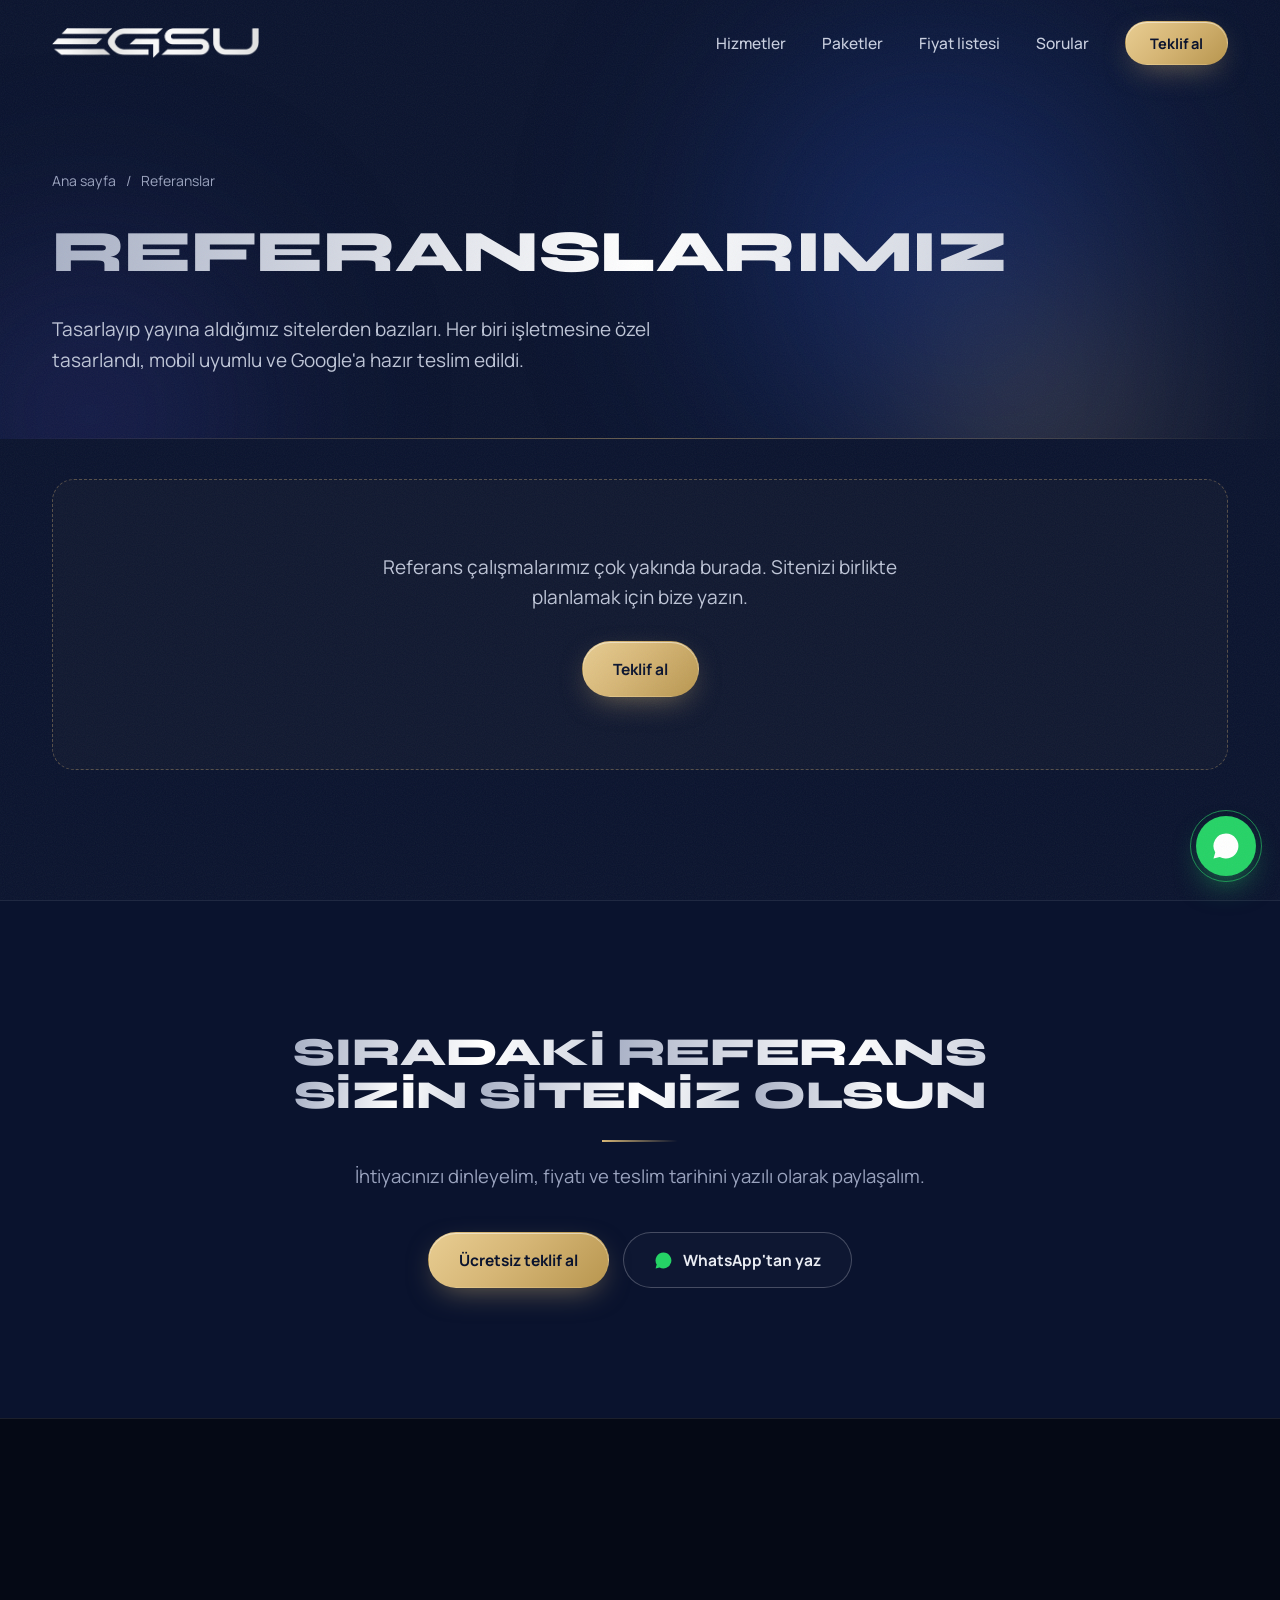
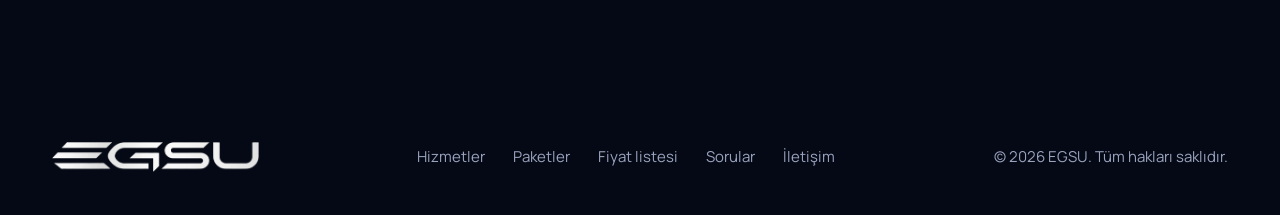
==== commit 991b7fdc: "Referanslar başlığı küçültüldü, her ekranda tek satıra sığıyor Co-Authored-By: Claude Opus 5.5 <nore" ====
--- a/referanslar/index.html
+++ b/referanslar/index.html
@@ -434,7 +434,7 @@
 .crumb{display:flex;align-items:center;gap:10px;font-size:14px;color:var(--mute);margin-bottom:30px}
 .crumb a{text-decoration:none}.crumb a:hover{color:var(--gold2)}
 .rf-top{display:flex;align-items:flex-end;justify-content:space-between;gap:24px 48px;flex-wrap:wrap}
-.rf-hero h1{font-size:clamp(26px,7.6vw,120px);font-weight:800;line-height:.98;letter-spacing:-.02em}
+.rf-hero h1{font-size:clamp(20px,4.6vw,64px);font-weight:800;line-height:1.05;letter-spacing:-.01em;overflow-wrap:anywhere}
 .rf-count{display:flex;align-items:baseline;gap:12px;color:var(--mute);font-size:15px;padding-bottom:10px}
 .rf-count strong{font:800 clamp(40px,4.6vw,68px)/1 Syne,"Arial Black",sans-serif;color:var(--gold2);font-variant-numeric:tabular-nums}
 .rf-hero .lead{margin-top:30px;font-size:19px;color:#BFC6D8;max-width:36em}
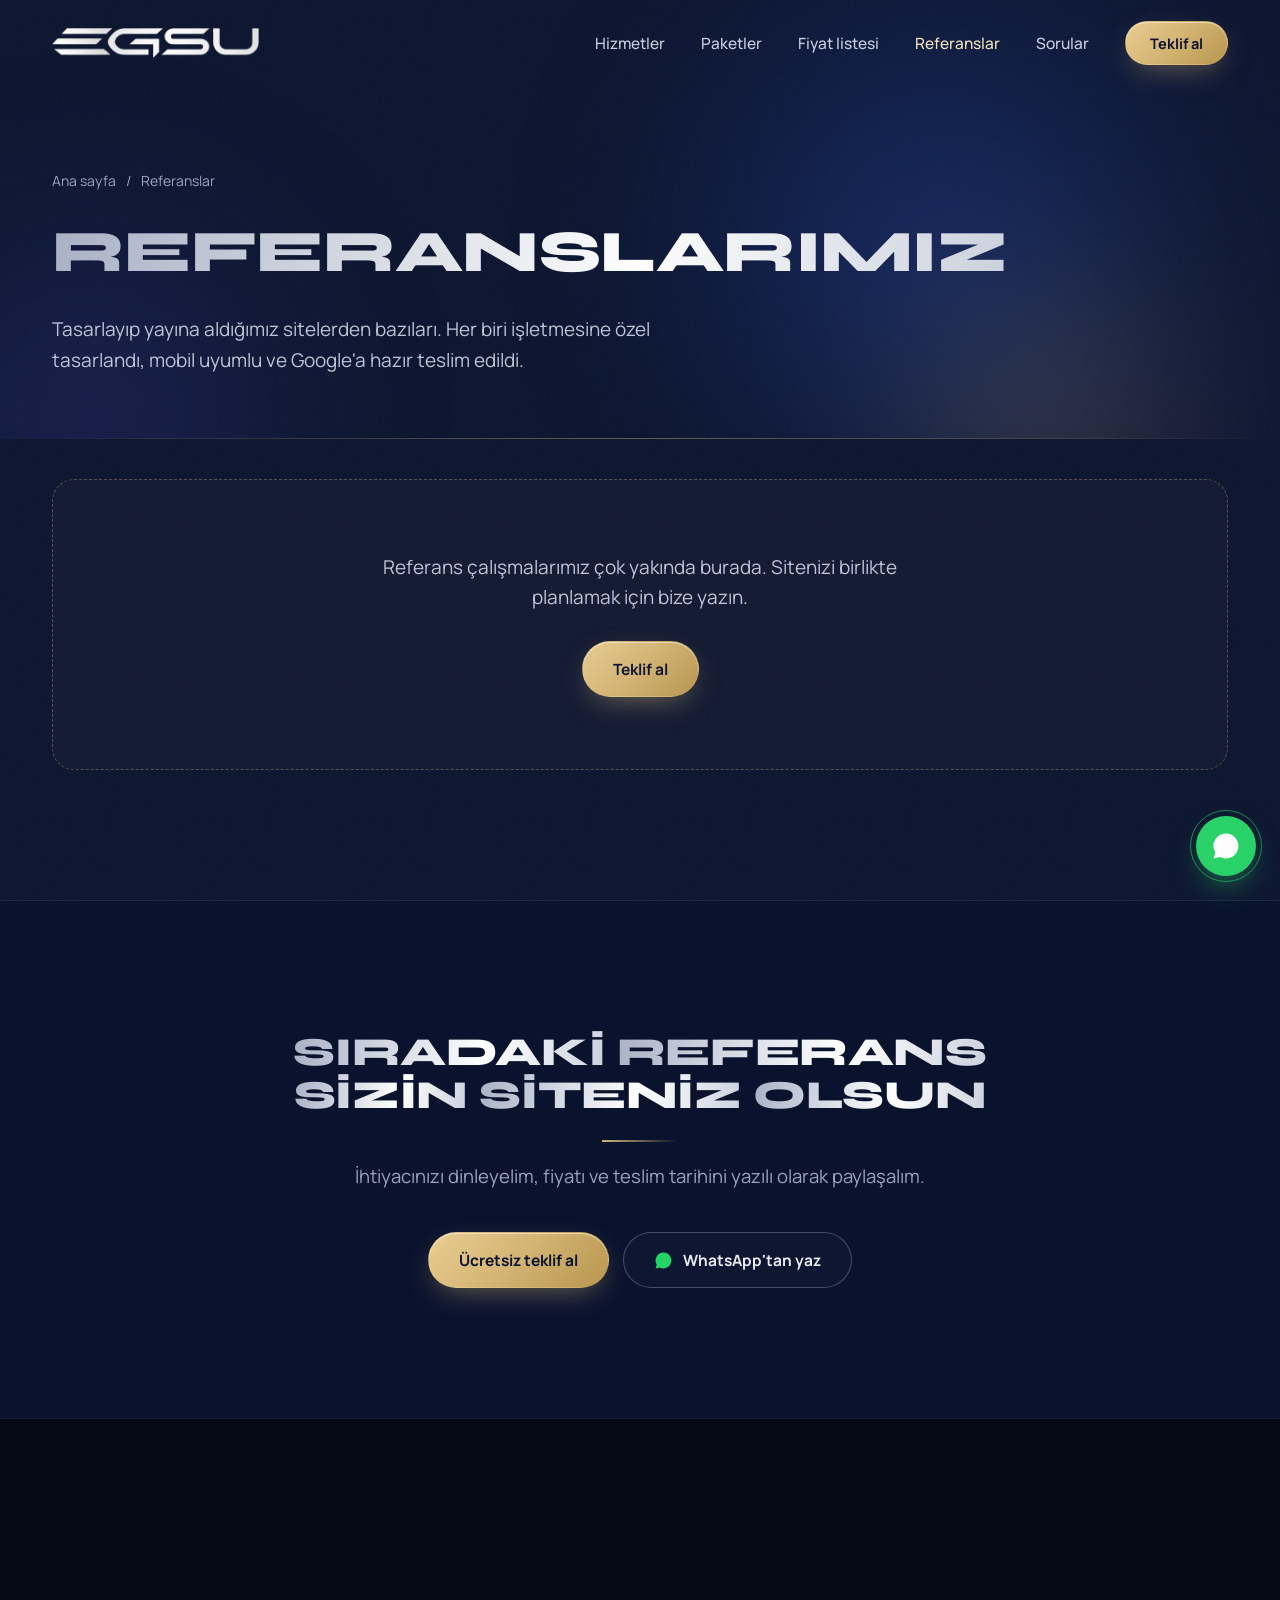
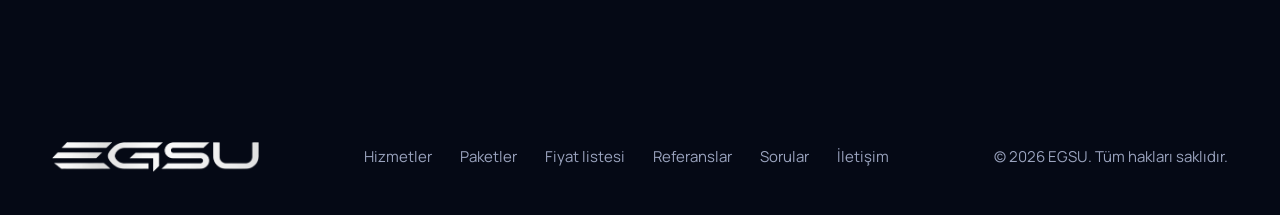
==== commit 4555ec81: "Üst menüye Referanslar linki eklendi Co-Authored-By: Claude Opus 5.5 <noreply@anthropic.com> Claude-" ====
--- a/referanslar/index.html
+++ b/referanslar/index.html
@@ -487,7 +487,7 @@
   <div class="wrap">
     <nav class="bar" aria-label="Ana menü">
       <a href="/" class="logo" aria-label="EGSU ana sayfa"><picture><source srcset="/logo.webp" type="image/webp"><img src="/logo.png" width="207" height="30" alt="EGSU"></picture></a>
-      <div class="links" id="links"><a href="/#hizmetler">Hizmetler</a><a href="/#paketler">Paketler</a><a href="/#fiyatlar">Fiyat listesi</a><a href="/#sss">Sorular</a><a href="/#iletisim" class="btn btn-gold btn-sm" data-mag>Teklif al</a></div>
+      <div class="links" id="links"><a href="/#hizmetler">Hizmetler</a><a href="/#paketler">Paketler</a><a href="/#fiyatlar">Fiyat listesi</a><a href="/referanslar/" aria-current="page">Referanslar</a><a href="/#sss">Sorular</a><a href="/#iletisim" class="btn btn-gold btn-sm" data-mag>Teklif al</a></div>
       <button class="burger" id="burger" type="button" aria-expanded="false" aria-controls="links">Menü</button>
     </nav>
   </div>
@@ -525,7 +525,7 @@
     <picture><source srcset="/logo.webp" type="image/webp"><img class="f-mark" data-fx-mark src="/logo.png" width="441" height="64" alt="" loading="lazy" decoding="async"></picture>
     <div class="ft">
       <a href="/" class="logo" aria-label="EGSU ana sayfa"><picture><source srcset="/logo.webp" type="image/webp"><img src="/logo.png" width="207" height="30" alt="EGSU" loading="lazy"></picture></a>
-      <nav aria-label="Alt menü"><a href="/#hizmetler">Hizmetler</a><a href="/#paketler">Paketler</a><a href="/#fiyatlar">Fiyat listesi</a><a href="/#sss">Sorular</a><a href="/#iletisim">İletişim</a></nav>
+      <nav aria-label="Alt menü"><a href="/#hizmetler">Hizmetler</a><a href="/#paketler">Paketler</a><a href="/#fiyatlar">Fiyat listesi</a><a href="/referanslar/">Referanslar</a><a href="/#sss">Sorular</a><a href="/#iletisim">İletişim</a></nav>
       <p>© 2026 EGSU. Tüm hakları saklıdır.</p>
     </div>
   </div>
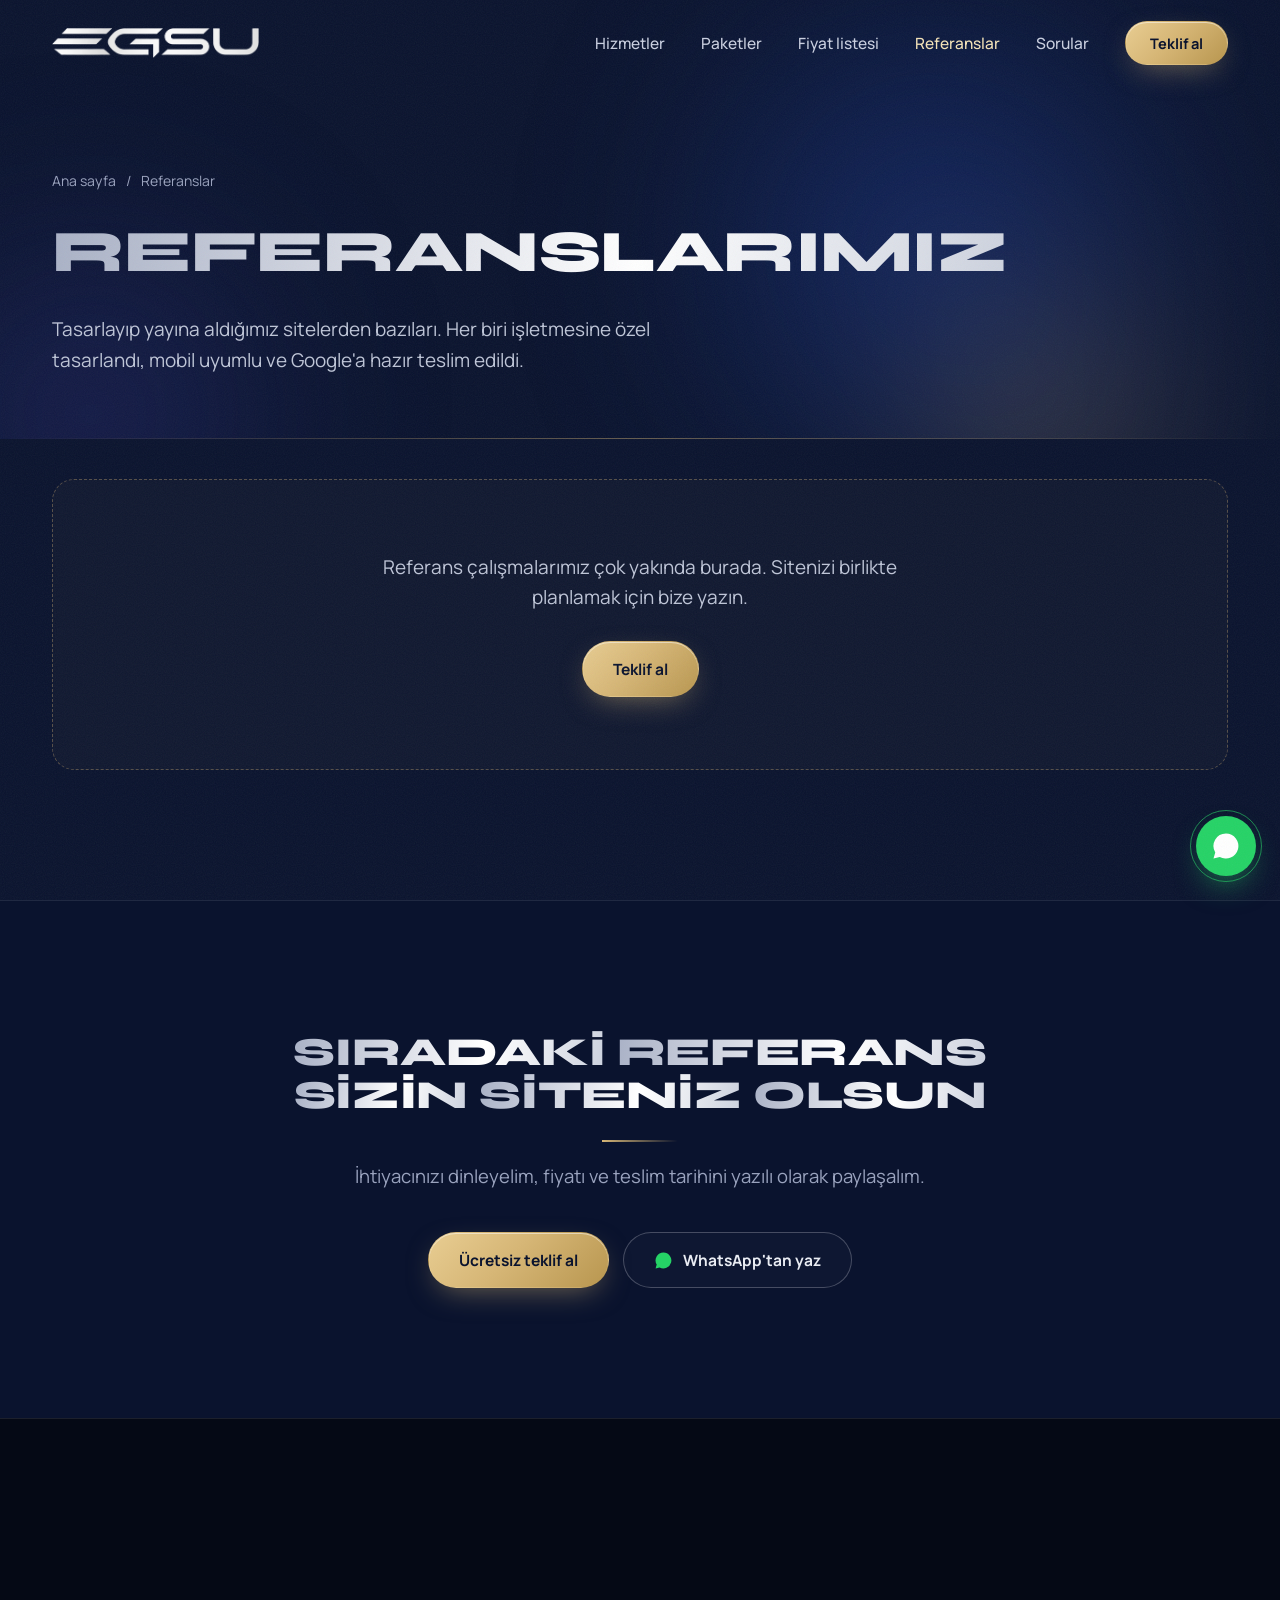
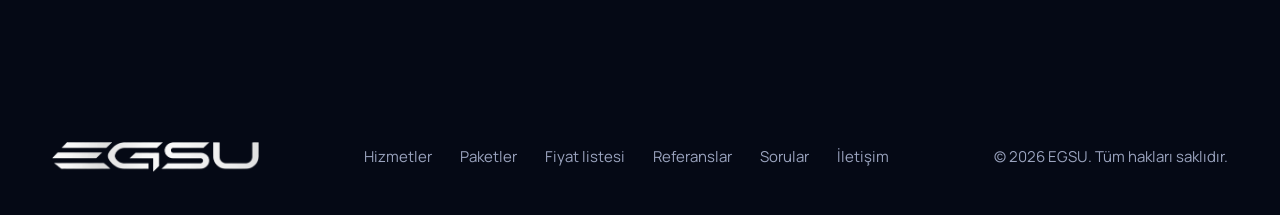
==== commit 38283ab6: "Dar dizüstü ekranlarda menü aralıkları sıkılaştırıldı Co-Authored-By: Claude Opus 5.5 <noreply@anthr" ====
--- a/referanslar/index.html
+++ b/referanslar/index.html
@@ -376,6 +376,7 @@
 .js.ready:not(.rm) [data-split].in .w>span{transform:none}
 
 @media (prefers-reduced-motion:reduce){*{animation:none!important;transition:none!important}}
+@media(max-width:1180px){.links{gap:24px}}
 @media(max-width:1100px){.plans{grid-template-columns:minmax(0,1fr);max-width:560px;margin:0 auto}}
 @media(max-width:1000px){
   .hero .wrap,.ct,.duo{grid-template-columns:1fr;gap:64px}
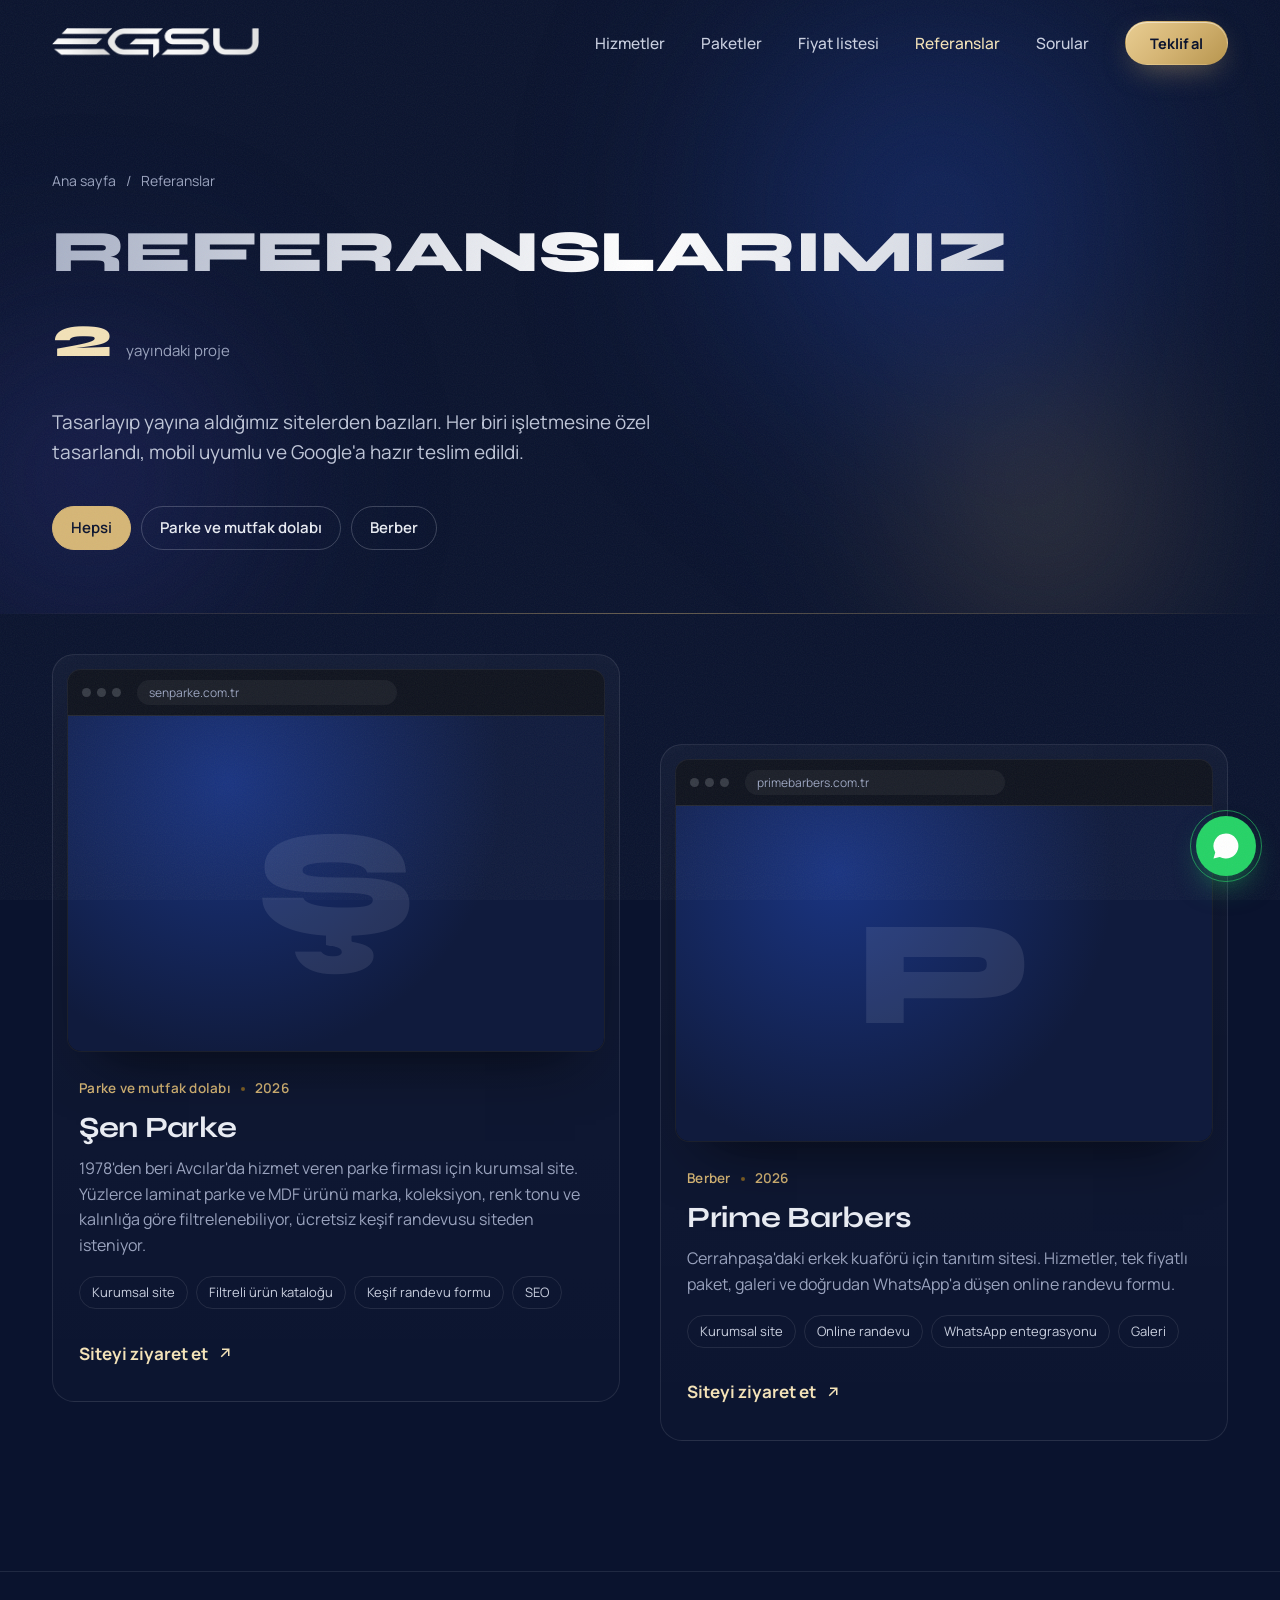
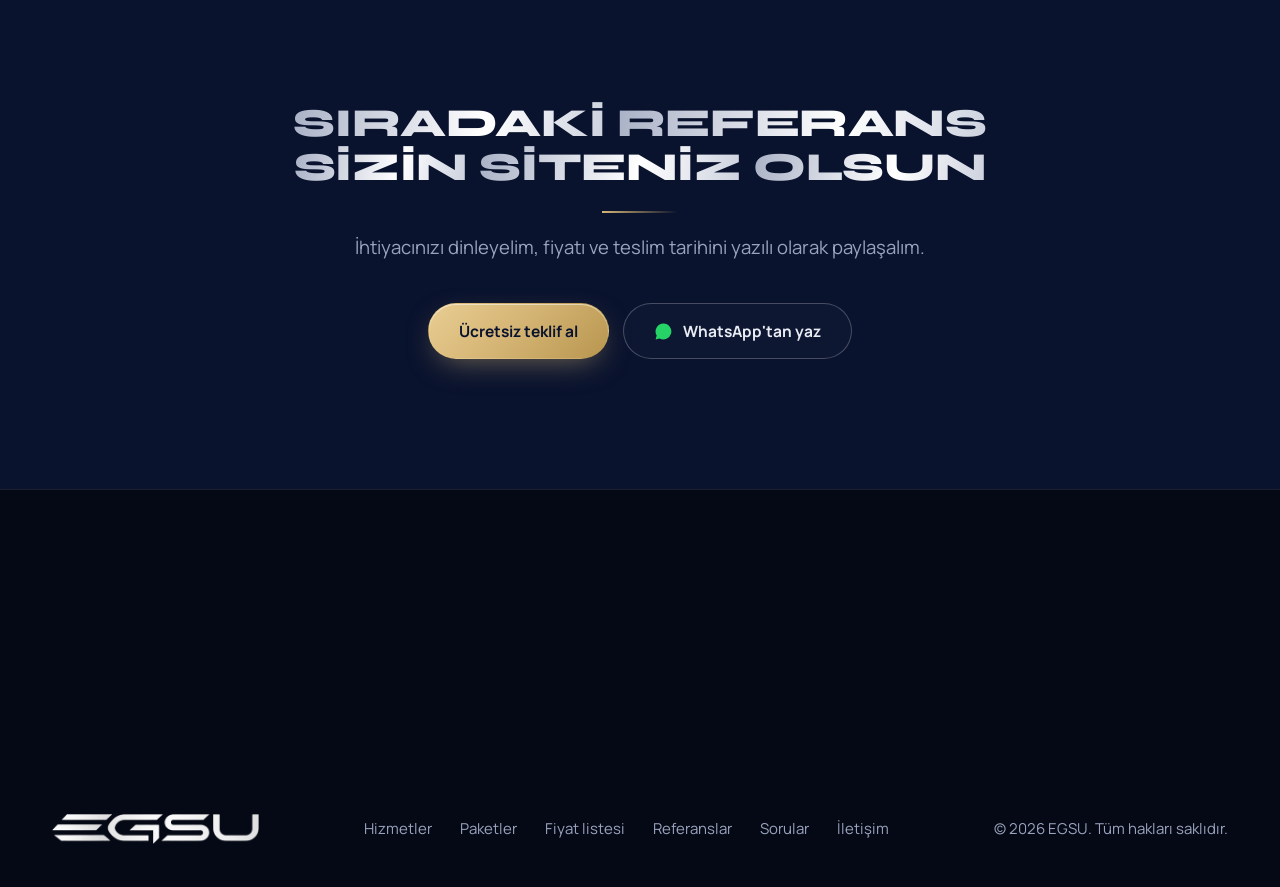
==== commit 2f670038: "Referanslar: Şen Parke ve Prime Barbers eklendi Panel, görseli olmayan referansların ekran görüntüsü" ====
--- a/referanslar/index.html
+++ b/referanslar/index.html
@@ -40,7 +40,7 @@
 <script>(function(){var l=document.createElement('link');l.rel='stylesheet';l.href='https://fonts.googleapis.com/css2?family=Syne:wght@600;700;800&family=Manrope:wght@400;500;600;700&display=swap';document.head.appendChild(l)})();</script>
 <noscript><link rel="stylesheet" href="https://fonts.googleapis.com/css2?family=Syne:wght@600;700;800&family=Manrope:wght@400;500;600;700&display=swap"></noscript>
 <script type="application/ld+json">
-{"@context":"https://schema.org","@graph":[{"@type":"CollectionPage","@id":"https://egsudijital.com/referanslar/#sayfa","url":"https://egsudijital.com/referanslar/","name":"Referanslar | EGSU Web Tasarım","description":"EGSU'nun tasarlayıp yayına aldığı kurumsal web siteleri ve e-ticaret projeleri. Referans çalışmalarımızı inceleyin.","inLanguage":"tr-TR","isPartOf":{"@id":"https://egsudijital.com/#site"},"about":{"@id":"https://egsudijital.com/#isletme"},"dateModified":"2026-11-28","breadcrumb":{"@type":"BreadcrumbList","itemListElement":[{"@type":"ListItem","position":1,"name":"Ana sayfa","item":"https://egsudijital.com/"},{"@type":"ListItem","position":2,"name":"Referanslar","item":"https://egsudijital.com/referanslar/"}]},"mainEntity":{"@type":"ItemList","numberOfItems":0,"itemListElement":[]}},{"@type":"WebSite","@id":"https://egsudijital.com/#site","url":"https://egsudijital.com/","name":"EGSU","inLanguage":"tr-TR"},{"@type":["ProfessionalService","LocalBusiness"],"@id":"https://egsudijital.com/#isletme","name":"EGSU","url":"https://egsudijital.com/","telephone":"+90-507-246-17-06","email":"info@egsudijital.com"}]}
+{"@context":"https://schema.org","@graph":[{"@type":"CollectionPage","@id":"https://egsudijital.com/referanslar/#sayfa","url":"https://egsudijital.com/referanslar/","name":"Referanslar | EGSU Web Tasarım","description":"EGSU'nun tasarlayıp yayına aldığı kurumsal web siteleri ve e-ticaret projeleri. Referans çalışmalarımızı inceleyin.","inLanguage":"tr-TR","isPartOf":{"@id":"https://egsudijital.com/#site"},"about":{"@id":"https://egsudijital.com/#isletme"},"dateModified":"2026-11-28","breadcrumb":{"@type":"BreadcrumbList","itemListElement":[{"@type":"ListItem","position":1,"name":"Ana sayfa","item":"https://egsudijital.com/"},{"@type":"ListItem","position":2,"name":"Referanslar","item":"https://egsudijital.com/referanslar/"}]},"mainEntity":{"@type":"ItemList","numberOfItems":2,"itemListElement":[{"@type":"ListItem","position":1,"item":{"@type":"CreativeWork","name":"Şen Parke","description":"1978'den beri Avcılar'da hizmet veren parke firması için kurumsal site. Yüzlerce laminat parke ve MDF ürünü marka, koleksiyon, renk tonu ve kalınlığa göre filtrelenebiliyor, ücretsiz keşif randevusu siteden isteniyor.","creator":{"@id":"https://egsudijital.com/#isletme"},"url":"https://senparke.com.tr","dateCreated":"2026"}},{"@type":"ListItem","position":2,"item":{"@type":"CreativeWork","name":"Prime Barbers","description":"Cerrahpaşa'daki erkek kuaförü için tanıtım sitesi. Hizmetler, tek fiyatlı paket, galeri ve doğrudan WhatsApp'a düşen online randevu formu.","creator":{"@id":"https://egsudijital.com/#isletme"},"url":"https://primebarbers.com.tr","dateCreated":"2026"}}]}},{"@type":"WebSite","@id":"https://egsudijital.com/#site","url":"https://egsudijital.com/","name":"EGSU","inLanguage":"tr-TR"},{"@type":["ProfessionalService","LocalBusiness"],"@id":"https://egsudijital.com/#isletme","name":"EGSU","url":"https://egsudijital.com/","telephone":"+90-507-246-17-06","email":"info@egsudijital.com"}]}
 </script>
 <style>
 @property --a{syntax:'<angle>';inherits:false;initial-value:0deg}
@@ -501,14 +501,45 @@
     <nav class="crumb" aria-label="Sayfa konumu" data-r><a href="/">Ana sayfa</a><span aria-hidden="true">/</span><span aria-current="page">Referanslar</span></nav>
     <div class="rf-top">
       <h1 id="h1" class="metal" data-split>Referanslarımız</h1>
+      <p class="rf-count" data-r style="--d:.3s"><strong><span data-count="2">2</span></strong><span>yayındaki proje</span></p>
     </div>
     <p class="lead" data-r style="--d:.25s">Tasarlayıp yayına aldığımız sitelerden bazıları. Her biri işletmesine özel tasarlandı, mobil uyumlu ve Google'a hazır teslim edildi.</p>
+    <div class="chips rf-chips" role="group" aria-label="Sektöre göre filtrele" data-r style="--d:.4s">
+      <button class="chip" type="button" data-rf="all" aria-pressed="true">Hepsi</button>
+      <button class="chip" type="button" data-rf="parke-ve-mutfak-dolabi" aria-pressed="false">Parke ve mutfak dolabı</button>
+      <button class="chip" type="button" data-rf="berber" aria-pressed="false">Berber</button>
+    </div>
   </div>
 </section>
 
 <section class="rf-list" aria-label="Referans projeler">
   <div class="wrap">
-    <div class="rf-empty" data-r><p>Referans çalışmalarımız çok yakında burada. Sitenizi birlikte planlamak için bize yazın.</p><a href="/#iletisim" class="btn btn-gold" data-mag>Teklif al</a></div>
+    <ul class="rf-grid">
+      <li class="rf-item" data-rf="parke-ve-mutfak-dolabi" data-r style="--d:.s">
+        <article class="rf-card spot">
+          <div class="rf-frame"><div class="rf-bar" aria-hidden="true"><b></b><b></b><b></b><span>senparke.com.tr</span></div><div class="rf-shot none"><span class="rf-ph" aria-hidden="true">Ş</span></div></div>
+          <div class="rf-body">
+            <p class="rf-meta">Parke ve mutfak dolabı<i aria-hidden="true"></i>2026</p>
+            <h2>Şen Parke</h2>
+            <p class="rf-desc">1978'den beri Avcılar'da hizmet veren parke firması için kurumsal site. Yüzlerce laminat parke ve MDF ürünü marka, koleksiyon, renk tonu ve kalınlığa göre filtrelenebiliyor, ücretsiz keşif randevusu siteden isteniyor.</p>
+            <ul class="rf-tags"><li>Kurumsal site</li><li>Filtreli ürün kataloğu</li><li>Keşif randevu formu</li><li>SEO</li></ul>
+            <a class="rf-link" href="https://senparke.com.tr" target="_blank" rel="noopener">Siteyi ziyaret et<span class="sr-only"> (Şen Parke, yeni sekmede açılır)</span><svg viewBox="0 0 24 24" aria-hidden="true"><path d="M7 17 17 7M8 7h9v9"/></svg></a>
+          </div>
+        </article>
+      </li>
+      <li class="rf-item" data-rf="berber" data-r style="--d:.12s">
+        <article class="rf-card spot">
+          <div class="rf-frame"><div class="rf-bar" aria-hidden="true"><b></b><b></b><b></b><span>primebarbers.com.tr</span></div><div class="rf-shot none"><span class="rf-ph" aria-hidden="true">P</span></div></div>
+          <div class="rf-body">
+            <p class="rf-meta">Berber<i aria-hidden="true"></i>2026</p>
+            <h2>Prime Barbers</h2>
+            <p class="rf-desc">Cerrahpaşa'daki erkek kuaförü için tanıtım sitesi. Hizmetler, tek fiyatlı paket, galeri ve doğrudan WhatsApp'a düşen online randevu formu.</p>
+            <ul class="rf-tags"><li>Kurumsal site</li><li>Online randevu</li><li>WhatsApp entegrasyonu</li><li>Galeri</li></ul>
+            <a class="rf-link" href="https://primebarbers.com.tr" target="_blank" rel="noopener">Siteyi ziyaret et<span class="sr-only"> (Prime Barbers, yeni sekmede açılır)</span><svg viewBox="0 0 24 24" aria-hidden="true"><path d="M7 17 17 7M8 7h9v9"/></svg></a>
+          </div>
+        </article>
+      </li>
+    </ul>
   </div>
 </section>
 
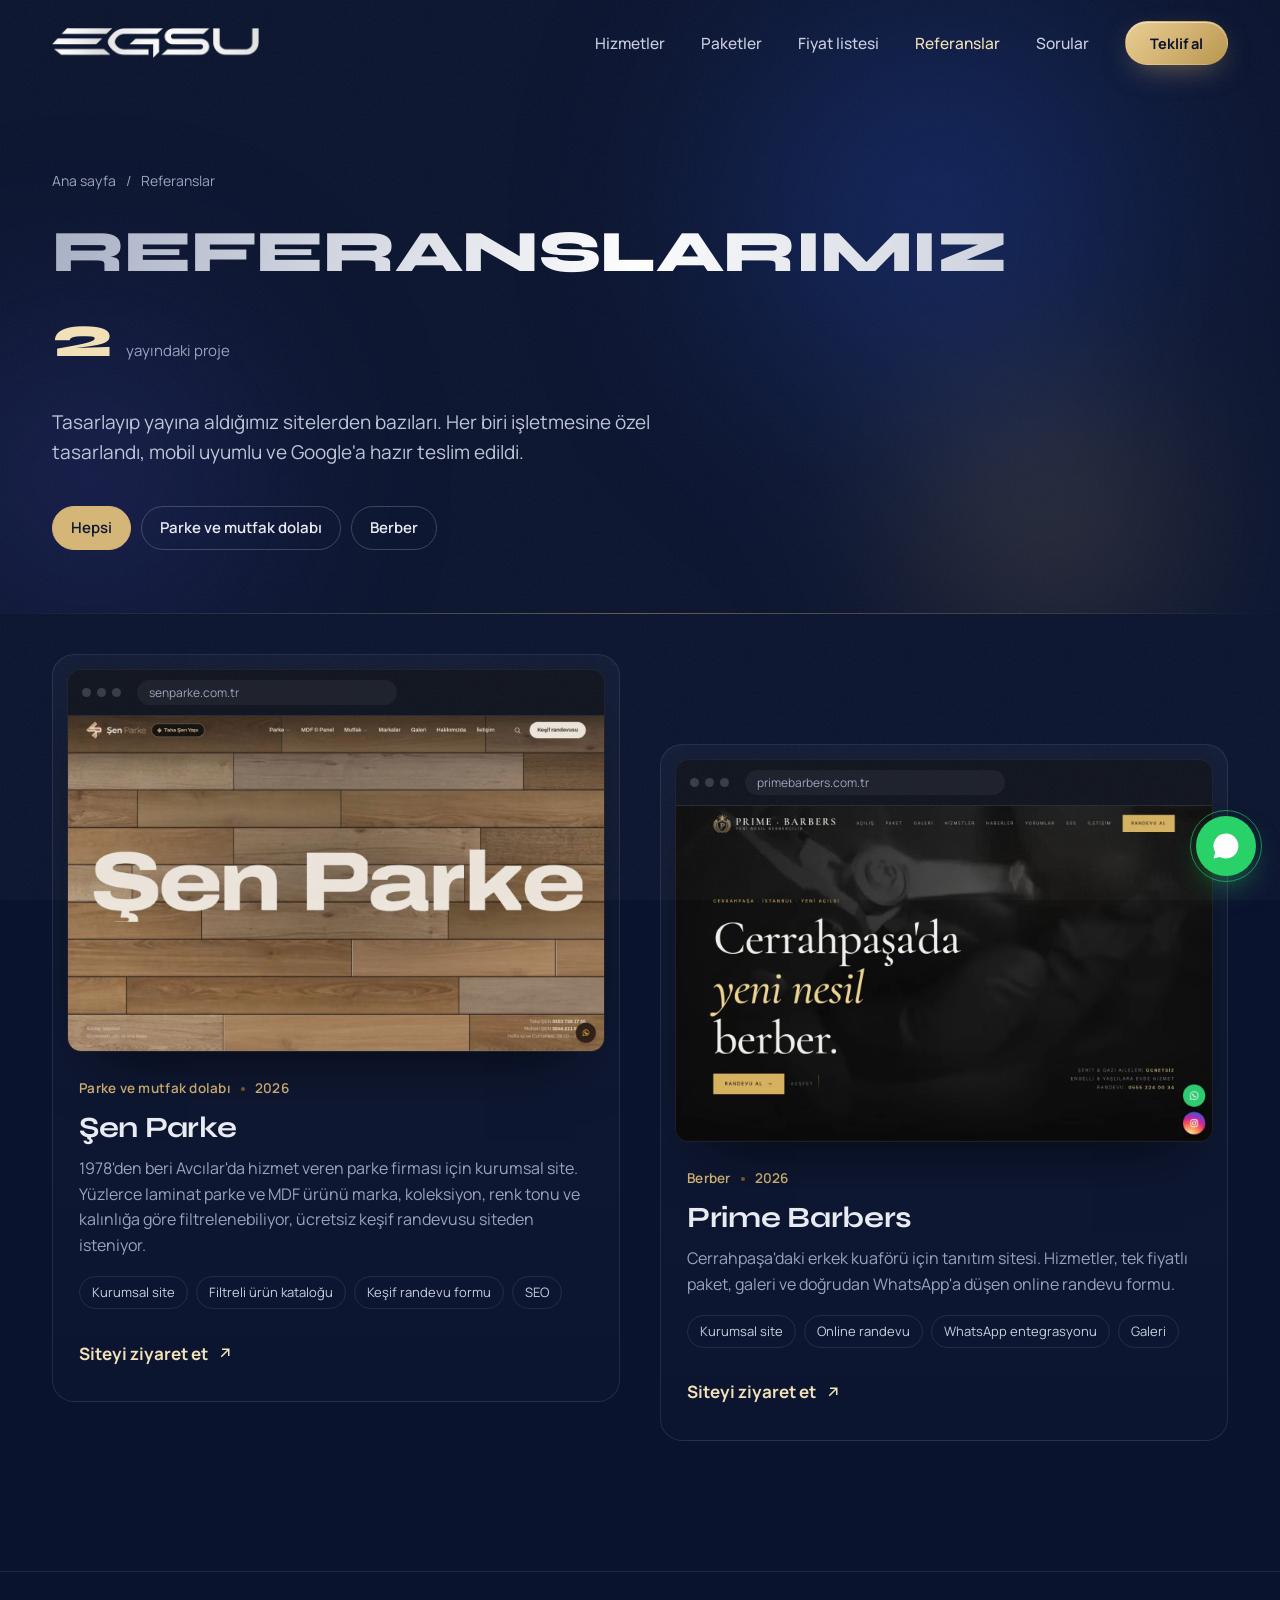
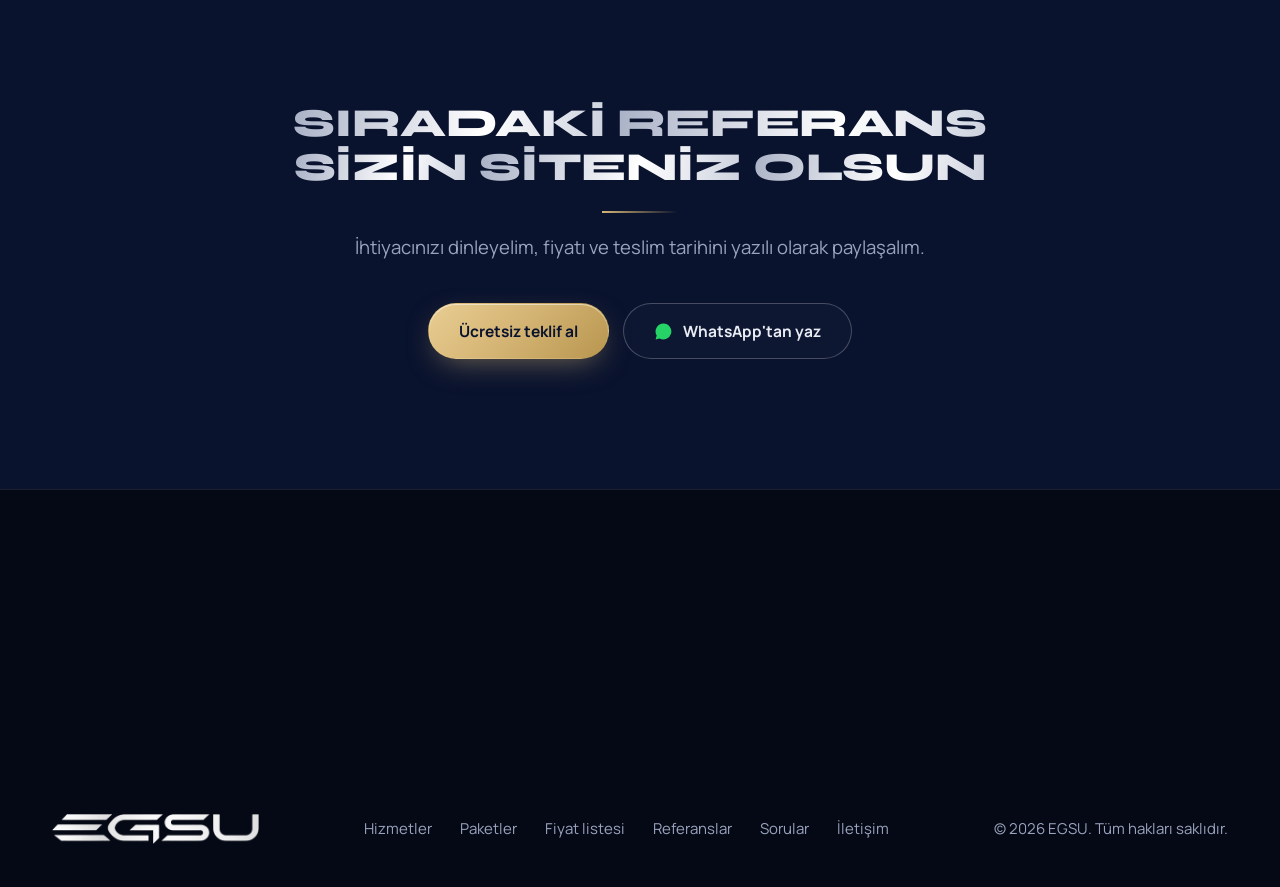
==== commit 2b84d14f: "Panelden güncelleme: Referanslar" ====
--- a/referanslar/index.html
+++ b/referanslar/index.html
@@ -34,13 +34,14 @@
 <link rel="icon" type="image/png" sizes="48x48" href="/favicon-48.png">
 <link rel="icon" type="image/png" sizes="512x512" href="/favicon-512.png">
 <link rel="apple-touch-icon" href="/apple-touch-icon.png">
+<link rel="preload" as="image" href="/img/ref/sen-parke-mx0aqto9.webp" fetchpriority="high">
 <link rel="preconnect" href="https://fonts.googleapis.com">
 <link rel="preconnect" href="https://fonts.gstatic.com" crossorigin>
 <link rel="preload" as="style" href="https://fonts.googleapis.com/css2?family=Syne:wght@600;700;800&family=Manrope:wght@400;500;600;700&display=swap">
 <script>(function(){var l=document.createElement('link');l.rel='stylesheet';l.href='https://fonts.googleapis.com/css2?family=Syne:wght@600;700;800&family=Manrope:wght@400;500;600;700&display=swap';document.head.appendChild(l)})();</script>
 <noscript><link rel="stylesheet" href="https://fonts.googleapis.com/css2?family=Syne:wght@600;700;800&family=Manrope:wght@400;500;600;700&display=swap"></noscript>
 <script type="application/ld+json">
-{"@context":"https://schema.org","@graph":[{"@type":"CollectionPage","@id":"https://egsudijital.com/referanslar/#sayfa","url":"https://egsudijital.com/referanslar/","name":"Referanslar | EGSU Web Tasarım","description":"EGSU'nun tasarlayıp yayına aldığı kurumsal web siteleri ve e-ticaret projeleri. Referans çalışmalarımızı inceleyin.","inLanguage":"tr-TR","isPartOf":{"@id":"https://egsudijital.com/#site"},"about":{"@id":"https://egsudijital.com/#isletme"},"dateModified":"2026-11-28","breadcrumb":{"@type":"BreadcrumbList","itemListElement":[{"@type":"ListItem","position":1,"name":"Ana sayfa","item":"https://egsudijital.com/"},{"@type":"ListItem","position":2,"name":"Referanslar","item":"https://egsudijital.com/referanslar/"}]},"mainEntity":{"@type":"ItemList","numberOfItems":2,"itemListElement":[{"@type":"ListItem","position":1,"item":{"@type":"CreativeWork","name":"Şen Parke","description":"1978'den beri Avcılar'da hizmet veren parke firması için kurumsal site. Yüzlerce laminat parke ve MDF ürünü marka, koleksiyon, renk tonu ve kalınlığa göre filtrelenebiliyor, ücretsiz keşif randevusu siteden isteniyor.","creator":{"@id":"https://egsudijital.com/#isletme"},"url":"https://senparke.com.tr","dateCreated":"2026"}},{"@type":"ListItem","position":2,"item":{"@type":"CreativeWork","name":"Prime Barbers","description":"Cerrahpaşa'daki erkek kuaförü için tanıtım sitesi. Hizmetler, tek fiyatlı paket, galeri ve doğrudan WhatsApp'a düşen online randevu formu.","creator":{"@id":"https://egsudijital.com/#isletme"},"url":"https://primebarbers.com.tr","dateCreated":"2026"}}]}},{"@type":"WebSite","@id":"https://egsudijital.com/#site","url":"https://egsudijital.com/","name":"EGSU","inLanguage":"tr-TR"},{"@type":["ProfessionalService","LocalBusiness"],"@id":"https://egsudijital.com/#isletme","name":"EGSU","url":"https://egsudijital.com/","telephone":"+90-507-246-17-06","email":"info@egsudijital.com"}]}
+{"@context":"https://schema.org","@graph":[{"@type":"CollectionPage","@id":"https://egsudijital.com/referanslar/#sayfa","url":"https://egsudijital.com/referanslar/","name":"Referanslar | EGSU Web Tasarım","description":"EGSU'nun tasarlayıp yayına aldığı kurumsal web siteleri ve e-ticaret projeleri. Referans çalışmalarımızı inceleyin.","inLanguage":"tr-TR","isPartOf":{"@id":"https://egsudijital.com/#site"},"about":{"@id":"https://egsudijital.com/#isletme"},"dateModified":"2026-11-28","breadcrumb":{"@type":"BreadcrumbList","itemListElement":[{"@type":"ListItem","position":1,"name":"Ana sayfa","item":"https://egsudijital.com/"},{"@type":"ListItem","position":2,"name":"Referanslar","item":"https://egsudijital.com/referanslar/"}]},"mainEntity":{"@type":"ItemList","numberOfItems":2,"itemListElement":[{"@type":"ListItem","position":1,"item":{"@type":"CreativeWork","name":"Şen Parke","description":"1978'den beri Avcılar'da hizmet veren parke firması için kurumsal site. Yüzlerce laminat parke ve MDF ürünü marka, koleksiyon, renk tonu ve kalınlığa göre filtrelenebiliyor, ücretsiz keşif randevusu siteden isteniyor.","creator":{"@id":"https://egsudijital.com/#isletme"},"url":"https://senparke.com.tr","image":"https://egsudijital.com/img/ref/sen-parke-mx0aqto9.webp","dateCreated":"2026"}},{"@type":"ListItem","position":2,"item":{"@type":"CreativeWork","name":"Prime Barbers","description":"Cerrahpaşa'daki erkek kuaförü için tanıtım sitesi. Hizmetler, tek fiyatlı paket, galeri ve doğrudan WhatsApp'a düşen online randevu formu.","creator":{"@id":"https://egsudijital.com/#isletme"},"url":"https://primebarbers.com.tr","image":"https://egsudijital.com/img/ref/prime-barbers-mx0aqtxz.webp","dateCreated":"2026"}}]}},{"@type":"WebSite","@id":"https://egsudijital.com/#site","url":"https://egsudijital.com/","name":"EGSU","inLanguage":"tr-TR"},{"@type":["ProfessionalService","LocalBusiness"],"@id":"https://egsudijital.com/#isletme","name":"EGSU","url":"https://egsudijital.com/","telephone":"+90-507-246-17-06","email":"info@egsudijital.com"}]}
 </script>
 <style>
 @property --a{syntax:'<angle>';inherits:false;initial-value:0deg}
@@ -517,7 +518,7 @@
     <ul class="rf-grid">
       <li class="rf-item" data-rf="parke-ve-mutfak-dolabi" data-r style="--d:.s">
         <article class="rf-card spot">
-          <div class="rf-frame"><div class="rf-bar" aria-hidden="true"><b></b><b></b><b></b><span>senparke.com.tr</span></div><div class="rf-shot none"><span class="rf-ph" aria-hidden="true">Ş</span></div></div>
+          <div class="rf-frame"><div class="rf-bar" aria-hidden="true"><b></b><b></b><b></b><span>senparke.com.tr</span></div><div class="rf-shot"><img src="/img/ref/sen-parke-mx0aqto9.webp" width="1400" height="6000" alt="Şen Parke web sitesi ekran görüntüsü" fetchpriority="high" decoding="async"></div></div>
           <div class="rf-body">
             <p class="rf-meta">Parke ve mutfak dolabı<i aria-hidden="true"></i>2026</p>
             <h2>Şen Parke</h2>
@@ -529,7 +530,7 @@
       </li>
       <li class="rf-item" data-rf="berber" data-r style="--d:.12s">
         <article class="rf-card spot">
-          <div class="rf-frame"><div class="rf-bar" aria-hidden="true"><b></b><b></b><b></b><span>primebarbers.com.tr</span></div><div class="rf-shot none"><span class="rf-ph" aria-hidden="true">P</span></div></div>
+          <div class="rf-frame"><div class="rf-bar" aria-hidden="true"><b></b><b></b><b></b><span>primebarbers.com.tr</span></div><div class="rf-shot"><img src="/img/ref/prime-barbers-mx0aqtxz.webp" width="1400" height="6000" alt="Prime Barbers web sitesi ekran görüntüsü" fetchpriority="auto" decoding="async"></div></div>
           <div class="rf-body">
             <p class="rf-meta">Berber<i aria-hidden="true"></i>2026</p>
             <h2>Prime Barbers</h2>
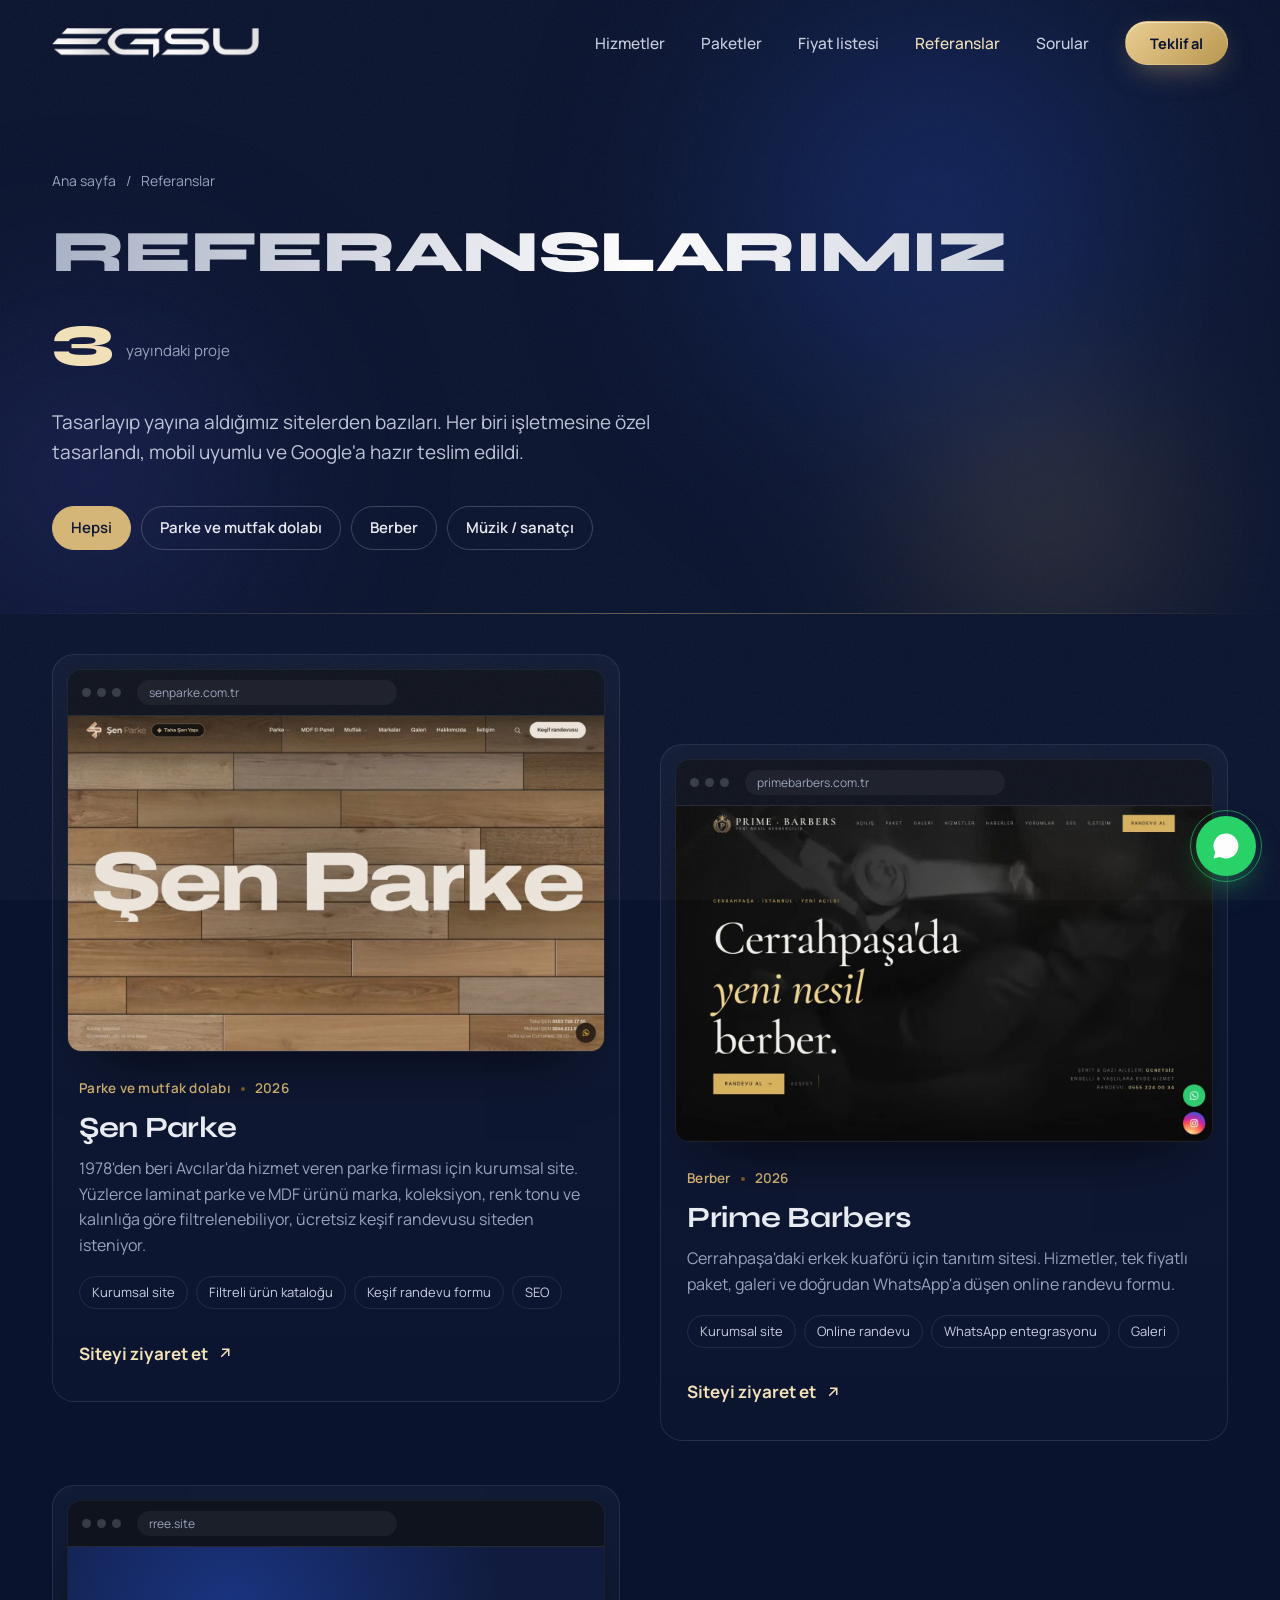
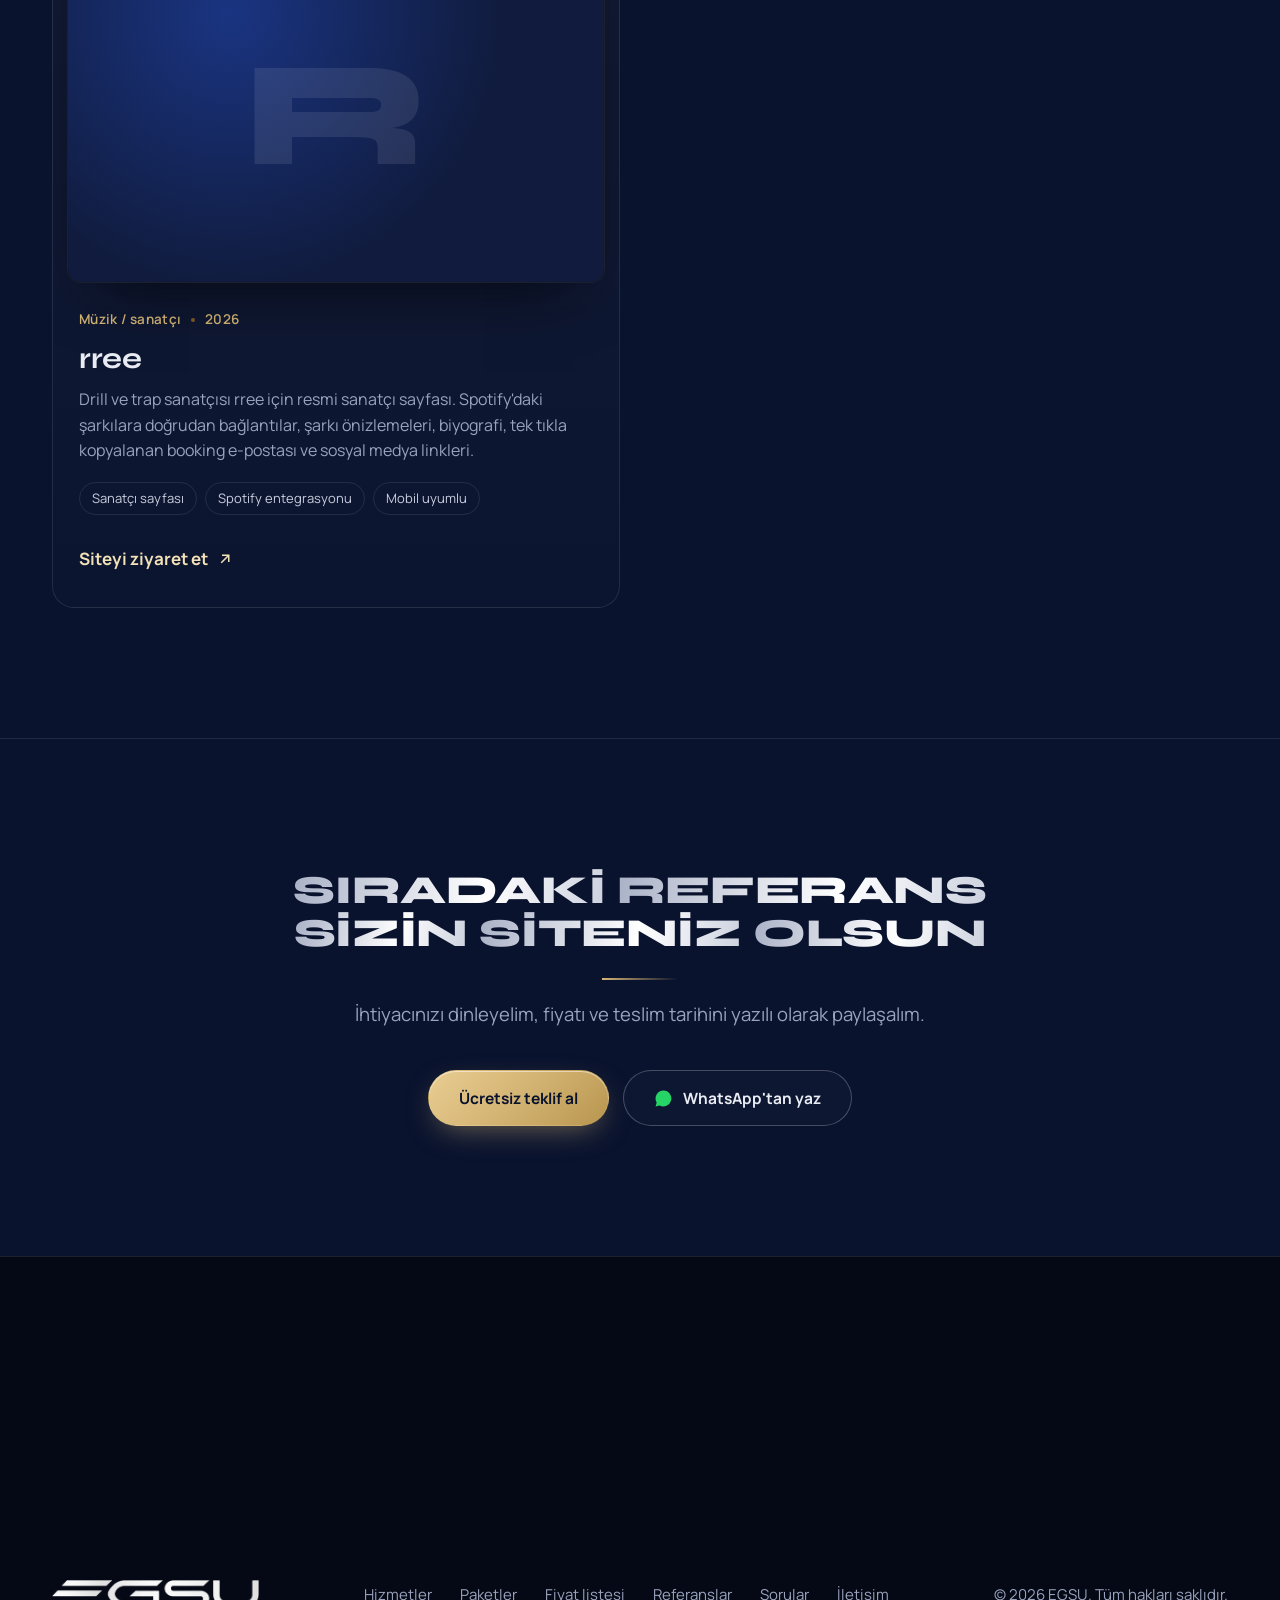
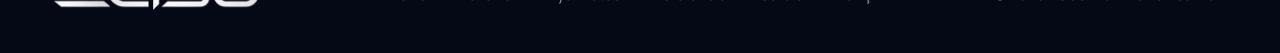
==== commit 3ed4d387: "Referanslar: rree eklendi Co-Authored-By: Claude Opus 5.5 <noreply@anthropic.com> Claude-Session: ht" ====
--- a/referanslar/index.html
+++ b/referanslar/index.html
@@ -41,7 +41,7 @@
 <script>(function(){var l=document.createElement('link');l.rel='stylesheet';l.href='https://fonts.googleapis.com/css2?family=Syne:wght@600;700;800&family=Manrope:wght@400;500;600;700&display=swap';document.head.appendChild(l)})();</script>
 <noscript><link rel="stylesheet" href="https://fonts.googleapis.com/css2?family=Syne:wght@600;700;800&family=Manrope:wght@400;500;600;700&display=swap"></noscript>
 <script type="application/ld+json">
-{"@context":"https://schema.org","@graph":[{"@type":"CollectionPage","@id":"https://egsudijital.com/referanslar/#sayfa","url":"https://egsudijital.com/referanslar/","name":"Referanslar | EGSU Web Tasarım","description":"EGSU'nun tasarlayıp yayına aldığı kurumsal web siteleri ve e-ticaret projeleri. Referans çalışmalarımızı inceleyin.","inLanguage":"tr-TR","isPartOf":{"@id":"https://egsudijital.com/#site"},"about":{"@id":"https://egsudijital.com/#isletme"},"dateModified":"2026-11-28","breadcrumb":{"@type":"BreadcrumbList","itemListElement":[{"@type":"ListItem","position":1,"name":"Ana sayfa","item":"https://egsudijital.com/"},{"@type":"ListItem","position":2,"name":"Referanslar","item":"https://egsudijital.com/referanslar/"}]},"mainEntity":{"@type":"ItemList","numberOfItems":2,"itemListElement":[{"@type":"ListItem","position":1,"item":{"@type":"CreativeWork","name":"Şen Parke","description":"1978'den beri Avcılar'da hizmet veren parke firması için kurumsal site. Yüzlerce laminat parke ve MDF ürünü marka, koleksiyon, renk tonu ve kalınlığa göre filtrelenebiliyor, ücretsiz keşif randevusu siteden isteniyor.","creator":{"@id":"https://egsudijital.com/#isletme"},"url":"https://senparke.com.tr","image":"https://egsudijital.com/img/ref/sen-parke-mx0aqto9.webp","dateCreated":"2026"}},{"@type":"ListItem","position":2,"item":{"@type":"CreativeWork","name":"Prime Barbers","description":"Cerrahpaşa'daki erkek kuaförü için tanıtım sitesi. Hizmetler, tek fiyatlı paket, galeri ve doğrudan WhatsApp'a düşen online randevu formu.","creator":{"@id":"https://egsudijital.com/#isletme"},"url":"https://primebarbers.com.tr","image":"https://egsudijital.com/img/ref/prime-barbers-mx0aqtxz.webp","dateCreated":"2026"}}]}},{"@type":"WebSite","@id":"https://egsudijital.com/#site","url":"https://egsudijital.com/","name":"EGSU","inLanguage":"tr-TR"},{"@type":["ProfessionalService","LocalBusiness"],"@id":"https://egsudijital.com/#isletme","name":"EGSU","url":"https://egsudijital.com/","telephone":"+90-507-246-17-06","email":"info@egsudijital.com"}]}
+{"@context":"https://schema.org","@graph":[{"@type":"CollectionPage","@id":"https://egsudijital.com/referanslar/#sayfa","url":"https://egsudijital.com/referanslar/","name":"Referanslar | EGSU Web Tasarım","description":"EGSU'nun tasarlayıp yayına aldığı kurumsal web siteleri ve e-ticaret projeleri. Referans çalışmalarımızı inceleyin.","inLanguage":"tr-TR","isPartOf":{"@id":"https://egsudijital.com/#site"},"about":{"@id":"https://egsudijital.com/#isletme"},"dateModified":"2026-11-28","breadcrumb":{"@type":"BreadcrumbList","itemListElement":[{"@type":"ListItem","position":1,"name":"Ana sayfa","item":"https://egsudijital.com/"},{"@type":"ListItem","position":2,"name":"Referanslar","item":"https://egsudijital.com/referanslar/"}]},"mainEntity":{"@type":"ItemList","numberOfItems":3,"itemListElement":[{"@type":"ListItem","position":1,"item":{"@type":"CreativeWork","name":"Şen Parke","description":"1978'den beri Avcılar'da hizmet veren parke firması için kurumsal site. Yüzlerce laminat parke ve MDF ürünü marka, koleksiyon, renk tonu ve kalınlığa göre filtrelenebiliyor, ücretsiz keşif randevusu siteden isteniyor.","creator":{"@id":"https://egsudijital.com/#isletme"},"url":"https://senparke.com.tr","image":"https://egsudijital.com/img/ref/sen-parke-mx0aqto9.webp","dateCreated":"2026"}},{"@type":"ListItem","position":2,"item":{"@type":"CreativeWork","name":"Prime Barbers","description":"Cerrahpaşa'daki erkek kuaförü için tanıtım sitesi. Hizmetler, tek fiyatlı paket, galeri ve doğrudan WhatsApp'a düşen online randevu formu.","creator":{"@id":"https://egsudijital.com/#isletme"},"url":"https://primebarbers.com.tr","image":"https://egsudijital.com/img/ref/prime-barbers-mx0aqtxz.webp","dateCreated":"2026"}},{"@type":"ListItem","position":3,"item":{"@type":"CreativeWork","name":"rree","description":"Drill ve trap sanatçısı rree için resmi sanatçı sayfası. Spotify'daki şarkılara doğrudan bağlantılar, şarkı önizlemeleri, biyografi, tek tıkla kopyalanan booking e-postası ve sosyal medya linkleri.","creator":{"@id":"https://egsudijital.com/#isletme"},"url":"https://rree.site","dateCreated":"2026"}}]}},{"@type":"WebSite","@id":"https://egsudijital.com/#site","url":"https://egsudijital.com/","name":"EGSU","inLanguage":"tr-TR"},{"@type":["ProfessionalService","LocalBusiness"],"@id":"https://egsudijital.com/#isletme","name":"EGSU","url":"https://egsudijital.com/","telephone":"+90-507-246-17-06","email":"info@egsudijital.com"}]}
 </script>
 <style>
 @property --a{syntax:'<angle>';inherits:false;initial-value:0deg}
@@ -502,13 +502,14 @@
     <nav class="crumb" aria-label="Sayfa konumu" data-r><a href="/">Ana sayfa</a><span aria-hidden="true">/</span><span aria-current="page">Referanslar</span></nav>
     <div class="rf-top">
       <h1 id="h1" class="metal" data-split>Referanslarımız</h1>
-      <p class="rf-count" data-r style="--d:.3s"><strong><span data-count="2">2</span></strong><span>yayındaki proje</span></p>
+      <p class="rf-count" data-r style="--d:.3s"><strong><span data-count="3">3</span></strong><span>yayındaki proje</span></p>
     </div>
     <p class="lead" data-r style="--d:.25s">Tasarlayıp yayına aldığımız sitelerden bazıları. Her biri işletmesine özel tasarlandı, mobil uyumlu ve Google'a hazır teslim edildi.</p>
     <div class="chips rf-chips" role="group" aria-label="Sektöre göre filtrele" data-r style="--d:.4s">
       <button class="chip" type="button" data-rf="all" aria-pressed="true">Hepsi</button>
       <button class="chip" type="button" data-rf="parke-ve-mutfak-dolabi" aria-pressed="false">Parke ve mutfak dolabı</button>
       <button class="chip" type="button" data-rf="berber" aria-pressed="false">Berber</button>
+      <button class="chip" type="button" data-rf="muzik-sanatci" aria-pressed="false">Müzik / sanatçı</button>
     </div>
   </div>
 </section>
@@ -537,6 +538,18 @@
             <p class="rf-desc">Cerrahpaşa'daki erkek kuaförü için tanıtım sitesi. Hizmetler, tek fiyatlı paket, galeri ve doğrudan WhatsApp'a düşen online randevu formu.</p>
             <ul class="rf-tags"><li>Kurumsal site</li><li>Online randevu</li><li>WhatsApp entegrasyonu</li><li>Galeri</li></ul>
             <a class="rf-link" href="https://primebarbers.com.tr" target="_blank" rel="noopener">Siteyi ziyaret et<span class="sr-only"> (Prime Barbers, yeni sekmede açılır)</span><svg viewBox="0 0 24 24" aria-hidden="true"><path d="M7 17 17 7M8 7h9v9"/></svg></a>
+          </div>
+        </article>
+      </li>
+      <li class="rf-item" data-rf="muzik-sanatci" data-r style="--d:.s">
+        <article class="rf-card spot">
+          <div class="rf-frame"><div class="rf-bar" aria-hidden="true"><b></b><b></b><b></b><span>rree.site</span></div><div class="rf-shot none"><span class="rf-ph" aria-hidden="true">R</span></div></div>
+          <div class="rf-body">
+            <p class="rf-meta">Müzik / sanatçı<i aria-hidden="true"></i>2026</p>
+            <h2>rree</h2>
+            <p class="rf-desc">Drill ve trap sanatçısı rree için resmi sanatçı sayfası. Spotify'daki şarkılara doğrudan bağlantılar, şarkı önizlemeleri, biyografi, tek tıkla kopyalanan booking e-postası ve sosyal medya linkleri.</p>
+            <ul class="rf-tags"><li>Sanatçı sayfası</li><li>Spotify entegrasyonu</li><li>Mobil uyumlu</li></ul>
+            <a class="rf-link" href="https://rree.site" target="_blank" rel="noopener">Siteyi ziyaret et<span class="sr-only"> (rree, yeni sekmede açılır)</span><svg viewBox="0 0 24 24" aria-hidden="true"><path d="M7 17 17 7M8 7h9v9"/></svg></a>
           </div>
         </article>
       </li>
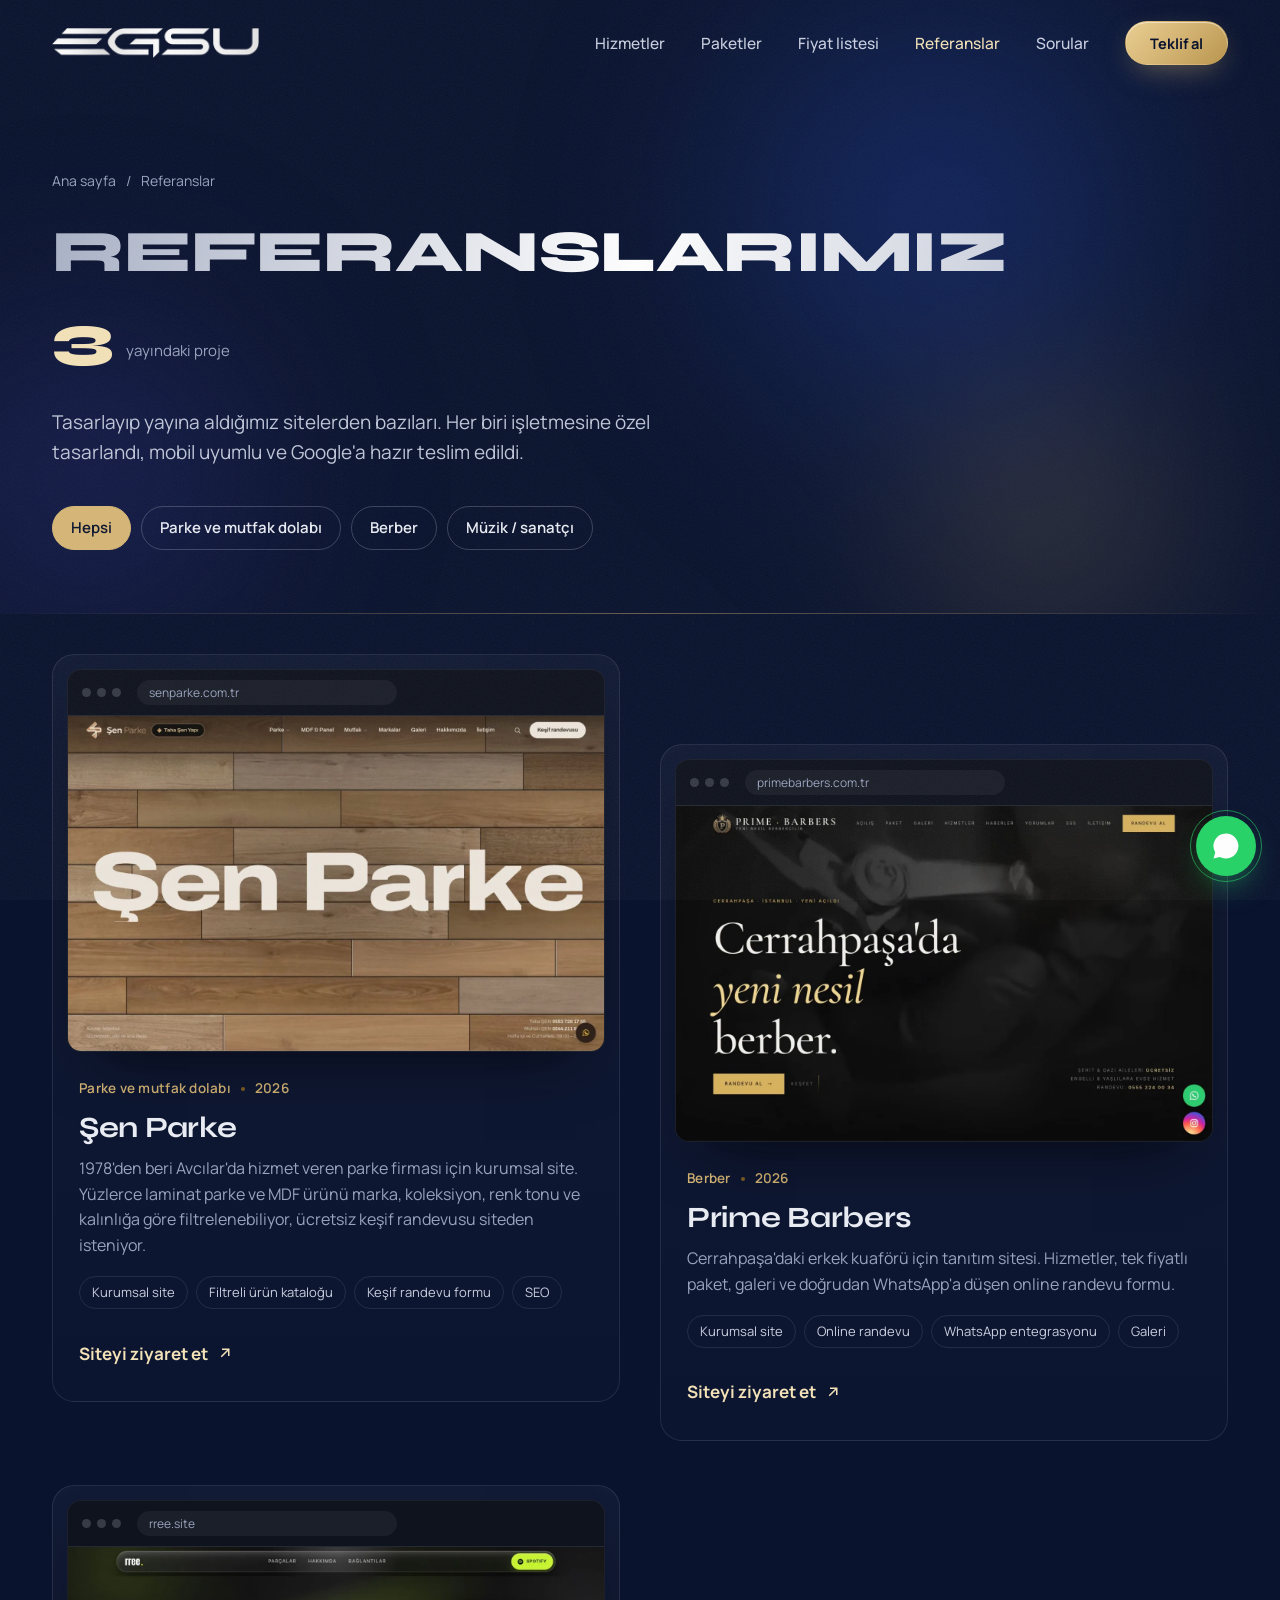
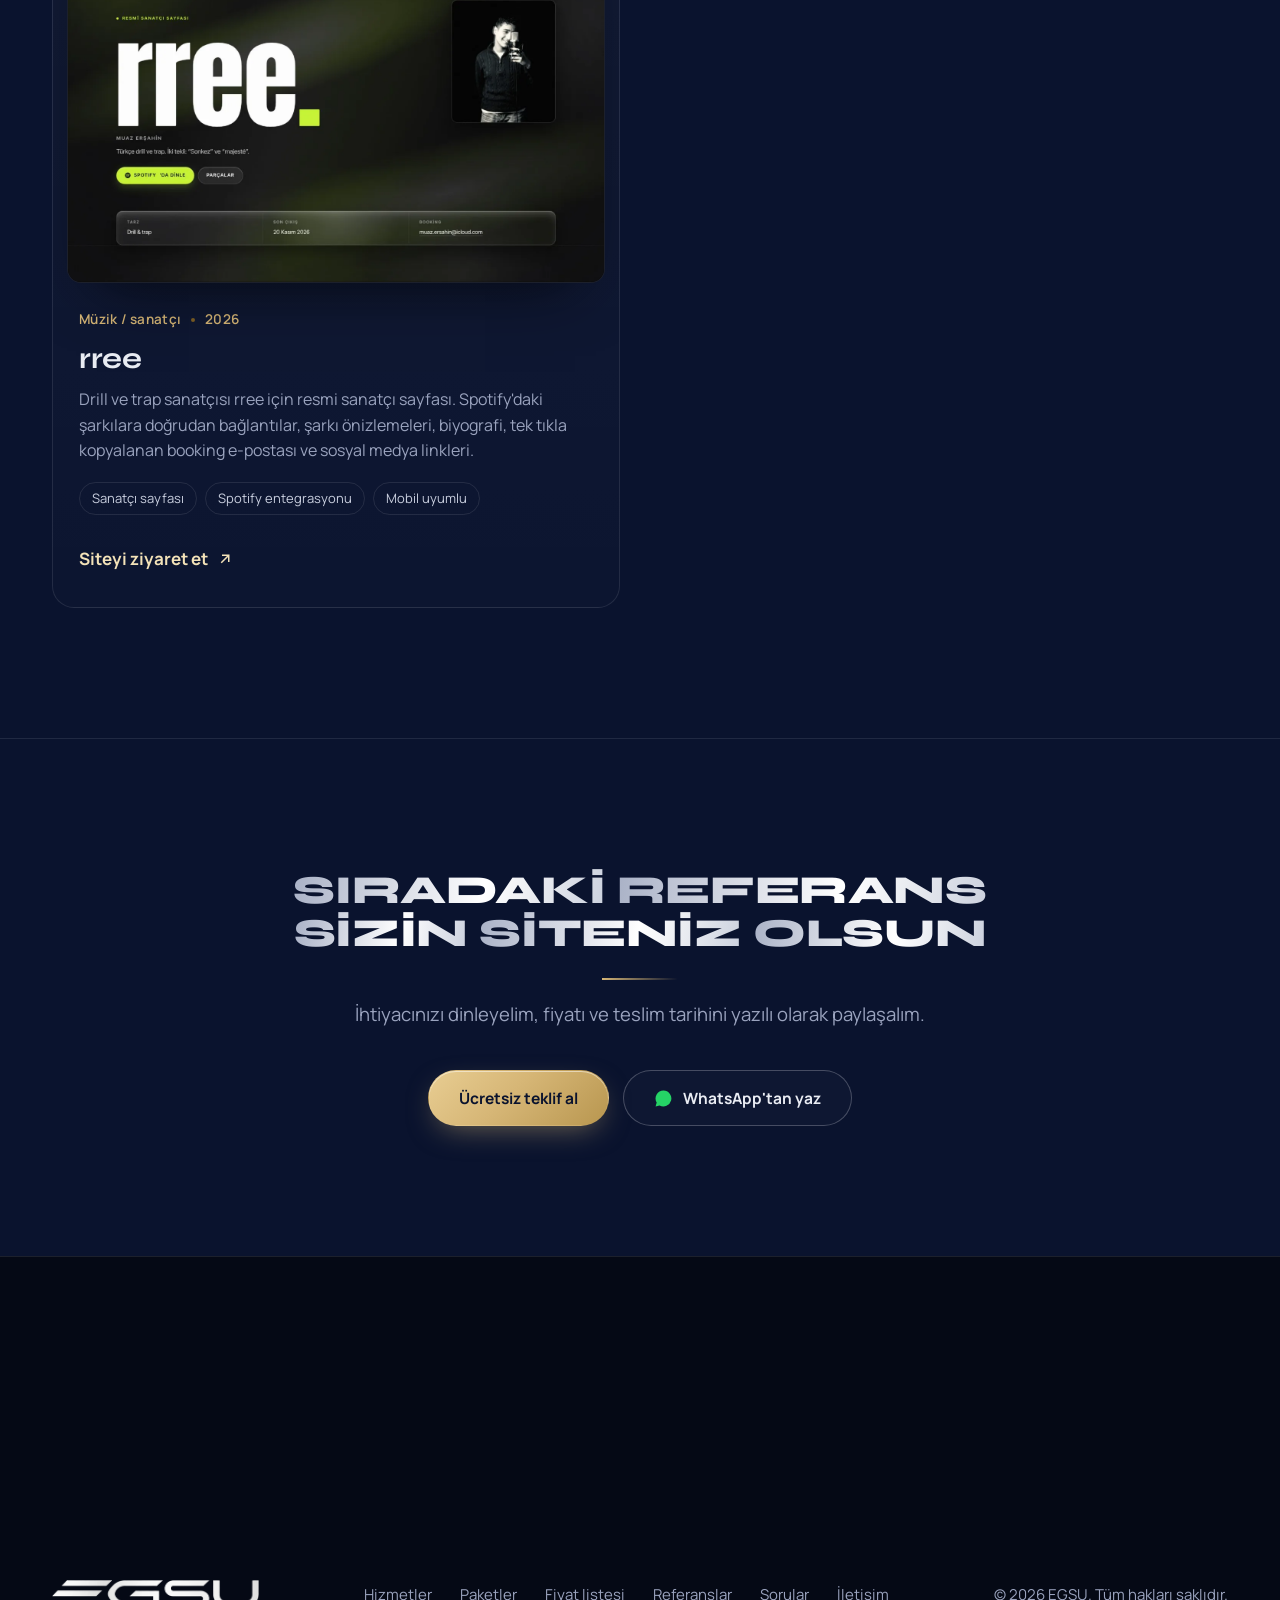
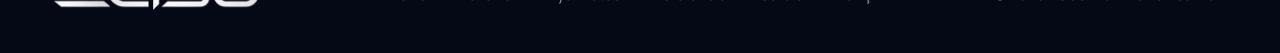
==== commit 5220a660: "Panelden güncelleme: Referanslar" ====
--- a/referanslar/index.html
+++ b/referanslar/index.html
@@ -41,7 +41,7 @@
 <script>(function(){var l=document.createElement('link');l.rel='stylesheet';l.href='https://fonts.googleapis.com/css2?family=Syne:wght@600;700;800&family=Manrope:wght@400;500;600;700&display=swap';document.head.appendChild(l)})();</script>
 <noscript><link rel="stylesheet" href="https://fonts.googleapis.com/css2?family=Syne:wght@600;700;800&family=Manrope:wght@400;500;600;700&display=swap"></noscript>
 <script type="application/ld+json">
-{"@context":"https://schema.org","@graph":[{"@type":"CollectionPage","@id":"https://egsudijital.com/referanslar/#sayfa","url":"https://egsudijital.com/referanslar/","name":"Referanslar | EGSU Web Tasarım","description":"EGSU'nun tasarlayıp yayına aldığı kurumsal web siteleri ve e-ticaret projeleri. Referans çalışmalarımızı inceleyin.","inLanguage":"tr-TR","isPartOf":{"@id":"https://egsudijital.com/#site"},"about":{"@id":"https://egsudijital.com/#isletme"},"dateModified":"2026-11-28","breadcrumb":{"@type":"BreadcrumbList","itemListElement":[{"@type":"ListItem","position":1,"name":"Ana sayfa","item":"https://egsudijital.com/"},{"@type":"ListItem","position":2,"name":"Referanslar","item":"https://egsudijital.com/referanslar/"}]},"mainEntity":{"@type":"ItemList","numberOfItems":3,"itemListElement":[{"@type":"ListItem","position":1,"item":{"@type":"CreativeWork","name":"Şen Parke","description":"1978'den beri Avcılar'da hizmet veren parke firması için kurumsal site. Yüzlerce laminat parke ve MDF ürünü marka, koleksiyon, renk tonu ve kalınlığa göre filtrelenebiliyor, ücretsiz keşif randevusu siteden isteniyor.","creator":{"@id":"https://egsudijital.com/#isletme"},"url":"https://senparke.com.tr","image":"https://egsudijital.com/img/ref/sen-parke-mx0aqto9.webp","dateCreated":"2026"}},{"@type":"ListItem","position":2,"item":{"@type":"CreativeWork","name":"Prime Barbers","description":"Cerrahpaşa'daki erkek kuaförü için tanıtım sitesi. Hizmetler, tek fiyatlı paket, galeri ve doğrudan WhatsApp'a düşen online randevu formu.","creator":{"@id":"https://egsudijital.com/#isletme"},"url":"https://primebarbers.com.tr","image":"https://egsudijital.com/img/ref/prime-barbers-mx0aqtxz.webp","dateCreated":"2026"}},{"@type":"ListItem","position":3,"item":{"@type":"CreativeWork","name":"rree","description":"Drill ve trap sanatçısı rree için resmi sanatçı sayfası. Spotify'daki şarkılara doğrudan bağlantılar, şarkı önizlemeleri, biyografi, tek tıkla kopyalanan booking e-postası ve sosyal medya linkleri.","creator":{"@id":"https://egsudijital.com/#isletme"},"url":"https://rree.site","dateCreated":"2026"}}]}},{"@type":"WebSite","@id":"https://egsudijital.com/#site","url":"https://egsudijital.com/","name":"EGSU","inLanguage":"tr-TR"},{"@type":["ProfessionalService","LocalBusiness"],"@id":"https://egsudijital.com/#isletme","name":"EGSU","url":"https://egsudijital.com/","telephone":"+90-507-246-17-06","email":"info@egsudijital.com"}]}
+{"@context":"https://schema.org","@graph":[{"@type":"CollectionPage","@id":"https://egsudijital.com/referanslar/#sayfa","url":"https://egsudijital.com/referanslar/","name":"Referanslar | EGSU Web Tasarım","description":"EGSU'nun tasarlayıp yayına aldığı kurumsal web siteleri ve e-ticaret projeleri. Referans çalışmalarımızı inceleyin.","inLanguage":"tr-TR","isPartOf":{"@id":"https://egsudijital.com/#site"},"about":{"@id":"https://egsudijital.com/#isletme"},"dateModified":"2026-11-28","breadcrumb":{"@type":"BreadcrumbList","itemListElement":[{"@type":"ListItem","position":1,"name":"Ana sayfa","item":"https://egsudijital.com/"},{"@type":"ListItem","position":2,"name":"Referanslar","item":"https://egsudijital.com/referanslar/"}]},"mainEntity":{"@type":"ItemList","numberOfItems":3,"itemListElement":[{"@type":"ListItem","position":1,"item":{"@type":"CreativeWork","name":"Şen Parke","description":"1978'den beri Avcılar'da hizmet veren parke firması için kurumsal site. Yüzlerce laminat parke ve MDF ürünü marka, koleksiyon, renk tonu ve kalınlığa göre filtrelenebiliyor, ücretsiz keşif randevusu siteden isteniyor.","creator":{"@id":"https://egsudijital.com/#isletme"},"url":"https://senparke.com.tr","image":"https://egsudijital.com/img/ref/sen-parke-mx0aqto9.webp","dateCreated":"2026"}},{"@type":"ListItem","position":2,"item":{"@type":"CreativeWork","name":"Prime Barbers","description":"Cerrahpaşa'daki erkek kuaförü için tanıtım sitesi. Hizmetler, tek fiyatlı paket, galeri ve doğrudan WhatsApp'a düşen online randevu formu.","creator":{"@id":"https://egsudijital.com/#isletme"},"url":"https://primebarbers.com.tr","image":"https://egsudijital.com/img/ref/prime-barbers-mx0aqtxz.webp","dateCreated":"2026"}},{"@type":"ListItem","position":3,"item":{"@type":"CreativeWork","name":"rree","description":"Drill ve trap sanatçısı rree için resmi sanatçı sayfası. Spotify'daki şarkılara doğrudan bağlantılar, şarkı önizlemeleri, biyografi, tek tıkla kopyalanan booking e-postası ve sosyal medya linkleri.","creator":{"@id":"https://egsudijital.com/#isletme"},"url":"https://rree.site","image":"https://egsudijital.com/img/ref/rree-mx0b6p8s.webp","dateCreated":"2026"}}]}},{"@type":"WebSite","@id":"https://egsudijital.com/#site","url":"https://egsudijital.com/","name":"EGSU","inLanguage":"tr-TR"},{"@type":["ProfessionalService","LocalBusiness"],"@id":"https://egsudijital.com/#isletme","name":"EGSU","url":"https://egsudijital.com/","telephone":"+90-507-246-17-06","email":"info@egsudijital.com"}]}
 </script>
 <style>
 @property --a{syntax:'<angle>';inherits:false;initial-value:0deg}
@@ -543,7 +543,7 @@
       </li>
       <li class="rf-item" data-rf="muzik-sanatci" data-r style="--d:.s">
         <article class="rf-card spot">
-          <div class="rf-frame"><div class="rf-bar" aria-hidden="true"><b></b><b></b><b></b><span>rree.site</span></div><div class="rf-shot none"><span class="rf-ph" aria-hidden="true">R</span></div></div>
+          <div class="rf-frame"><div class="rf-bar" aria-hidden="true"><b></b><b></b><b></b><span>rree.site</span></div><div class="rf-shot"><img src="/img/ref/rree-mx0b6p8s.webp" width="1400" height="2780" alt="rree web sitesi ekran görüntüsü" loading="lazy" decoding="async"></div></div>
           <div class="rf-body">
             <p class="rf-meta">Müzik / sanatçı<i aria-hidden="true"></i>2026</p>
             <h2>rree</h2>
